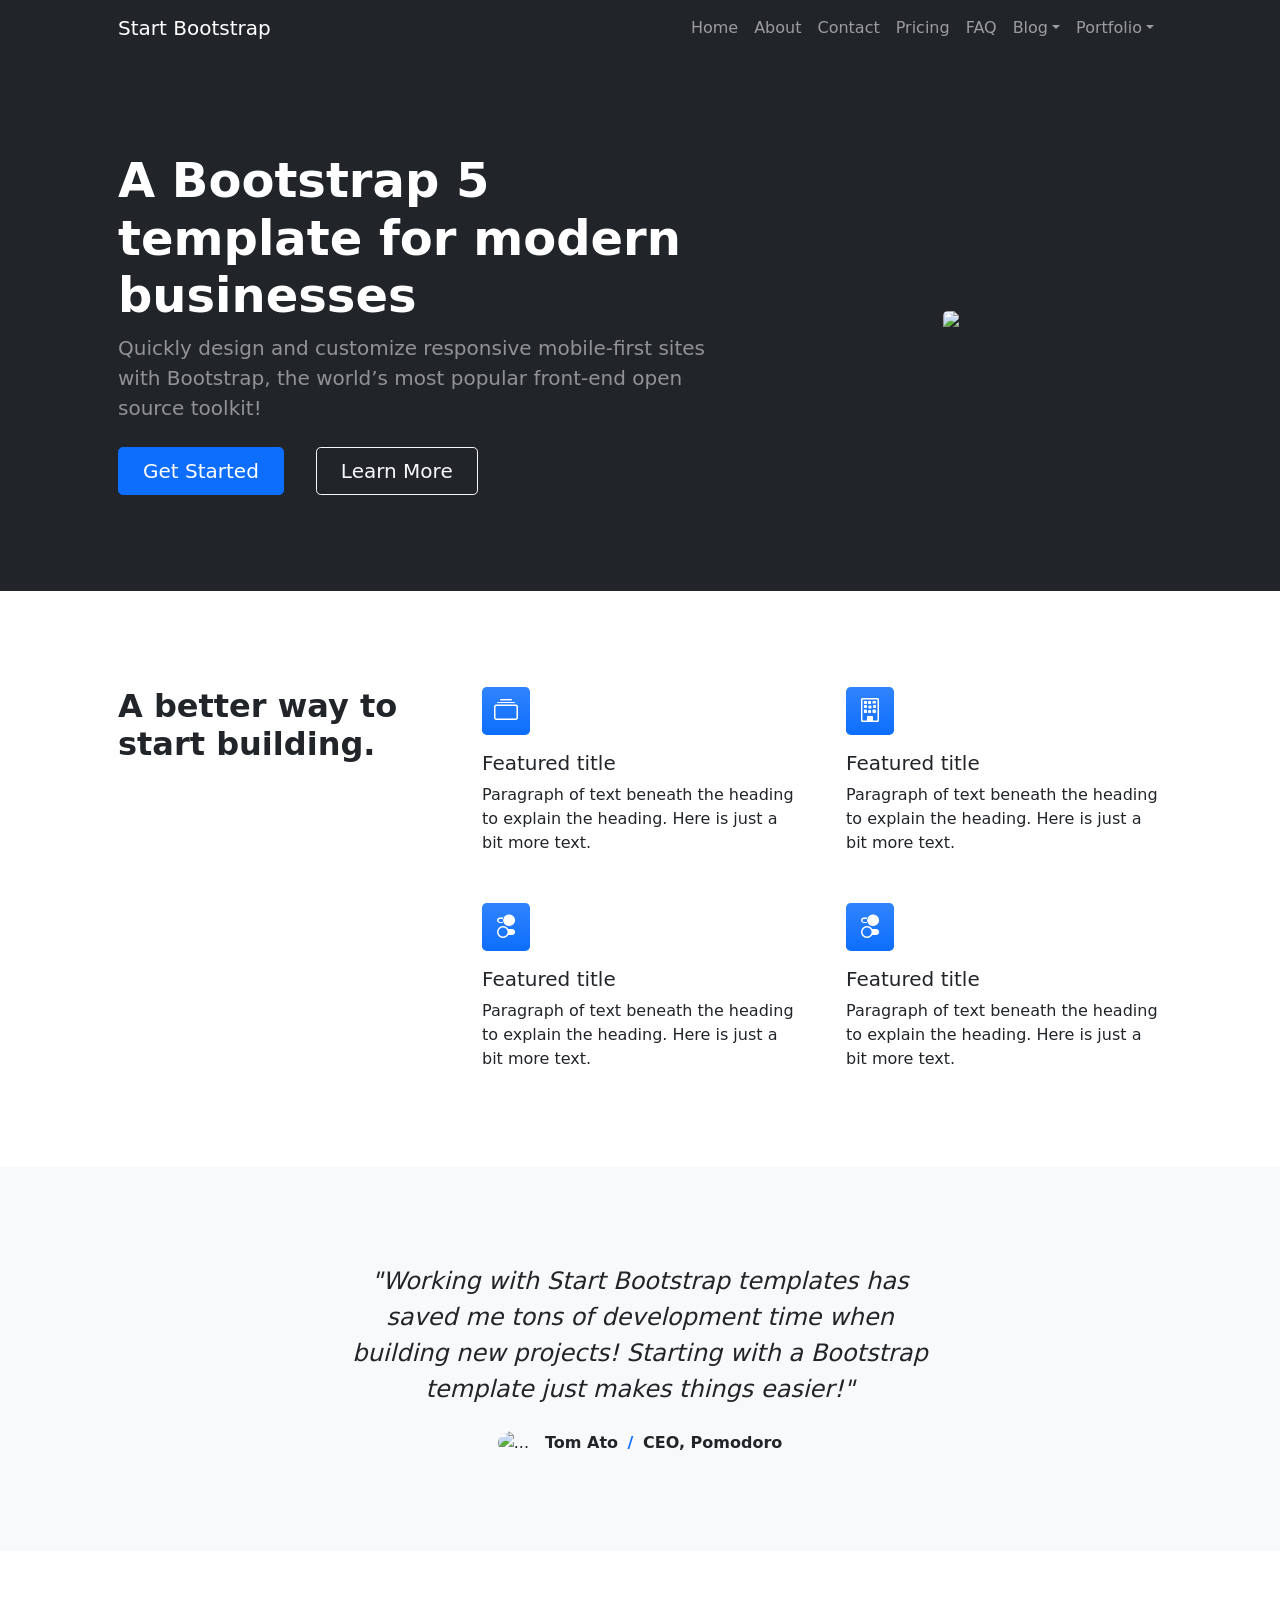
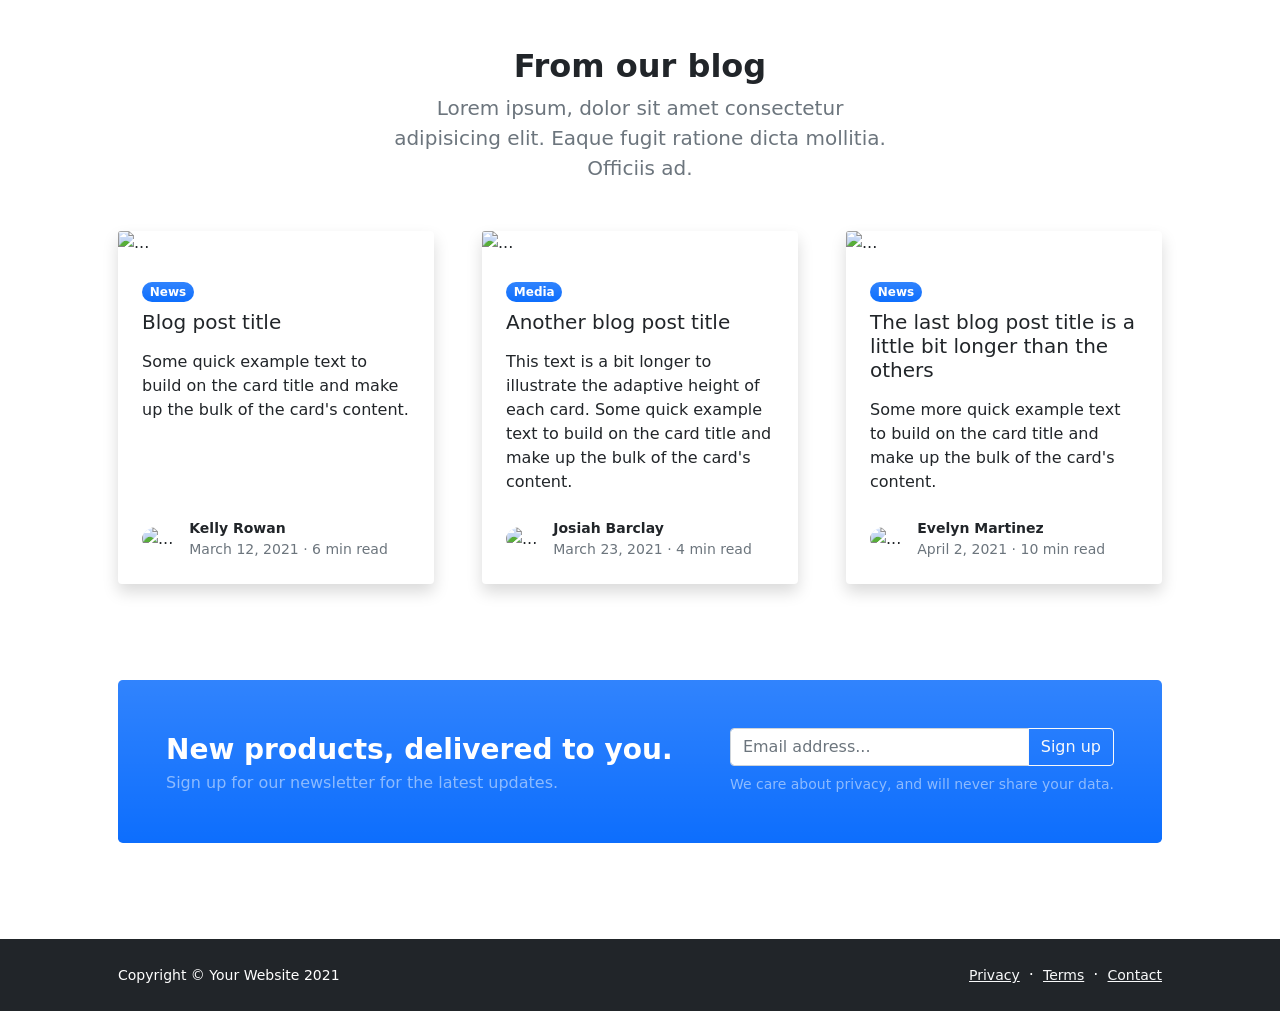
==== index.html @ b5bf7bdb "compleet" ====
<!DOCTYPE html>
<html lang="en">
    <head>
        <meta charset="utf-8" />
        <meta name="viewport" content="width=device-width, initial-scale=1, shrink-to-fit=no" />
        <meta name="description" content="" />
        <meta name="author" content="" />
        <title>Modern Business - Start Bootstrap Template</title>
        <!-- Favicon-->
        <link rel="icon" type="image/x-icon" href="assets/favicon.ico" />
        <!-- Bootstrap icons-->
        <link href="https://cdn.jsdelivr.net/npm/bootstrap-icons@1.5.0/font/bootstrap-icons.css" rel="stylesheet" />
        <!-- Core theme CSS (includes Bootstrap)-->
        <link href="css/styles.css" rel="stylesheet" />
    </head>
    <body class="d-flex flex-column h-100">
        <main class="flex-shrink-0">
            <!-- Navigation-->
            <nav class="navbar navbar-expand-lg navbar-dark bg-dark">
                <div class="container px-5">
                    <a class="navbar-brand" href="index.html">Start Bootstrap</a>
                    <button class="navbar-toggler" type="button" data-bs-toggle="collapse" data-bs-target="#navbarSupportedContent" aria-controls="navbarSupportedContent" aria-expanded="false" aria-label="Toggle navigation"><span class="navbar-toggler-icon"></span></button>
                    <div class="collapse navbar-collapse" id="navbarSupportedContent">
                        <ul class="navbar-nav ms-auto mb-2 mb-lg-0">
                            <li class="nav-item"><a class="nav-link" href="index.html">Home</a></li>
                            <li class="nav-item"><a class="nav-link" href="about.html">About</a></li>
                            <li class="nav-item"><a class="nav-link" href="contact.html">Contact</a></li>
                            <li class="nav-item"><a class="nav-link" href="pricing.html">Pricing</a></li>
                            <li class="nav-item"><a class="nav-link" href="faq.html">FAQ</a></li>
                            <li class="nav-item dropdown">
                                <a class="nav-link dropdown-toggle" id="navbarDropdownBlog" href="#" role="button" data-bs-toggle="dropdown" aria-expanded="false">Blog</a>
                                <ul class="dropdown-menu dropdown-menu-end" aria-labelledby="navbarDropdownBlog">
                                    <li><a class="dropdown-item" href="blog-home.html">Blog Home</a></li>
                                    <li><a class="dropdown-item" href="blog-post.html">Blog Post</a></li>
                                </ul>
                            </li>
                            <li class="nav-item dropdown">
                                <a class="nav-link dropdown-toggle" id="navbarDropdownPortfolio" href="#" role="button" data-bs-toggle="dropdown" aria-expanded="false">Portfolio</a>
                                <ul class="dropdown-menu dropdown-menu-end" aria-labelledby="navbarDropdownPortfolio">
                                    <li><a class="dropdown-item" href="portfolio-overview.html">Portfolio Overview</a></li>
                                    <li><a class="dropdown-item" href="portfolio-item.html">Portfolio Item</a></li>
                                </ul>
                            </li>
                        </ul>
                    </div>
                </div>
            </nav>
            <!-- Header-->
            <header class="bg-dark py-5">
                <div class="container px-5">
                    <div class="row gx-5 align-items-center justify-content-center">
                        <div class="col-lg-8 col-xl-7 col-xxl-6">
                            <div class="my-5 text-center text-xl-start">
                                <h1 class="display-5 fw-bolder text-white mb-2">A Bootstrap 5 template for modern businesses</h1>
                                <p class="lead fw-normal text-white-50 mb-4">Quickly design and customize responsive mobile-first sites with Bootstrap, the world’s most popular front-end open source toolkit!</p>
                                <div class="d-grid gap-3 d-sm-flex justify-content-sm-center justify-content-xl-start">
                                    <a class="btn btn-primary btn-lg px-4 me-sm-3" href="#features">Get Started</a>
                                    <a class="btn btn-outline-light btn-lg px-4" href="#!">Learn More</a>
                                </div>
                            </div>
                        </div>
                        <div class="col-xl-5 col-xxl-6 d-none d-xl-block text-center"><img class="img-fluid rounded-3 my-5" src="https://dummyimage.com/600x400/343a40/6c757d" alt="..." /></div>
                    </div>
                </div>
            </header>
            <!-- Features section-->
            <section class="py-5" id="features">
                <div class="container px-5 my-5">
                    <div class="row gx-5">
                        <div class="col-lg-4 mb-5 mb-lg-0"><h2 class="fw-bolder mb-0">A better way to start building.</h2></div>
                        <div class="col-lg-8">
                            <div class="row gx-5 row-cols-1 row-cols-md-2">
                                <div class="col mb-5 h-100">
                                    <div class="feature bg-primary bg-gradient text-white rounded-3 mb-3"><i class="bi bi-collection"></i></div>
                                    <h2 class="h5">Featured title</h2>
                                    <p class="mb-0">Paragraph of text beneath the heading to explain the heading. Here is just a bit more text.</p>
                                </div>
                                <div class="col mb-5 h-100">
                                    <div class="feature bg-primary bg-gradient text-white rounded-3 mb-3"><i class="bi bi-building"></i></div>
                                    <h2 class="h5">Featured title</h2>
                                    <p class="mb-0">Paragraph of text beneath the heading to explain the heading. Here is just a bit more text.</p>
                                </div>
                                <div class="col mb-5 mb-md-0 h-100">
                                    <div class="feature bg-primary bg-gradient text-white rounded-3 mb-3"><i class="bi bi-toggles2"></i></div>
                                    <h2 class="h5">Featured title</h2>
                                    <p class="mb-0">Paragraph of text beneath the heading to explain the heading. Here is just a bit more text.</p>
                                </div>
                                <div class="col h-100">
                                    <div class="feature bg-primary bg-gradient text-white rounded-3 mb-3"><i class="bi bi-toggles2"></i></div>
                                    <h2 class="h5">Featured title</h2>
                                    <p class="mb-0">Paragraph of text beneath the heading to explain the heading. Here is just a bit more text.</p>
                                </div>
                            </div>
                        </div>
                    </div>
                </div>
            </section>
            <!-- Testimonial section-->
            <div class="py-5 bg-light">
                <div class="container px-5 my-5">
                    <div class="row gx-5 justify-content-center">
                        <div class="col-lg-10 col-xl-7">
                            <div class="text-center">
                                <div class="fs-4 mb-4 fst-italic">"Working with Start Bootstrap templates has saved me tons of development time when building new projects! Starting with a Bootstrap template just makes things easier!"</div>
                                <div class="d-flex align-items-center justify-content-center">
                                    <img class="rounded-circle me-3" src="https://dummyimage.com/40x40/ced4da/6c757d" alt="..." />
                                    <div class="fw-bold">
                                        Tom Ato
                                        <span class="fw-bold text-primary mx-1">/</span>
                                        CEO, Pomodoro
                                    </div>
                                </div>
                            </div>
                        </div>
                    </div>
                </div>
            </div>
            <!-- Blog preview section-->
            <section class="py-5">
                <div class="container px-5 my-5">
                    <div class="row gx-5 justify-content-center">
                        <div class="col-lg-8 col-xl-6">
                            <div class="text-center">
                                <h2 class="fw-bolder">From our blog</h2>
                                <p class="lead fw-normal text-muted mb-5">Lorem ipsum, dolor sit amet consectetur adipisicing elit. Eaque fugit ratione dicta mollitia. Officiis ad.</p>
                            </div>
                        </div>
                    </div>
                    <div class="row gx-5">
                        <div class="col-lg-4 mb-5">
                            <div class="card h-100 shadow border-0">
                                <img class="card-img-top" src="https://dummyimage.com/600x350/ced4da/6c757d" alt="..." />
                                <div class="card-body p-4">
                                    <div class="badge bg-primary bg-gradient rounded-pill mb-2">News</div>
                                    <a class="text-decoration-none link-dark stretched-link" href="#!"><h5 class="card-title mb-3">Blog post title</h5></a>
                                    <p class="card-text mb-0">Some quick example text to build on the card title and make up the bulk of the card's content.</p>
                                </div>
                                <div class="card-footer p-4 pt-0 bg-transparent border-top-0">
                                    <div class="d-flex align-items-end justify-content-between">
                                        <div class="d-flex align-items-center">
                                            <img class="rounded-circle me-3" src="https://dummyimage.com/40x40/ced4da/6c757d" alt="..." />
                                            <div class="small">
                                                <div class="fw-bold">Kelly Rowan</div>
                                                <div class="text-muted">March 12, 2021 &middot; 6 min read</div>
                                            </div>
                                        </div>
                                    </div>
                                </div>
                            </div>
                        </div>
                        <div class="col-lg-4 mb-5">
                            <div class="card h-100 shadow border-0">
                                <img class="card-img-top" src="https://dummyimage.com/600x350/adb5bd/495057" alt="..." />
                                <div class="card-body p-4">
                                    <div class="badge bg-primary bg-gradient rounded-pill mb-2">Media</div>
                                    <a class="text-decoration-none link-dark stretched-link" href="#!"><h5 class="card-title mb-3">Another blog post title</h5></a>
                                    <p class="card-text mb-0">This text is a bit longer to illustrate the adaptive height of each card. Some quick example text to build on the card title and make up the bulk of the card's content.</p>
                                </div>
                                <div class="card-footer p-4 pt-0 bg-transparent border-top-0">
                                    <div class="d-flex align-items-end justify-content-between">
                                        <div class="d-flex align-items-center">
                                            <img class="rounded-circle me-3" src="https://dummyimage.com/40x40/ced4da/6c757d" alt="..." />
                                            <div class="small">
                                                <div class="fw-bold">Josiah Barclay</div>
                                                <div class="text-muted">March 23, 2021 &middot; 4 min read</div>
                                            </div>
                                        </div>
                                    </div>
                                </div>
                            </div>
                        </div>
                        <div class="col-lg-4 mb-5">
                            <div class="card h-100 shadow border-0">
                                <img class="card-img-top" src="https://dummyimage.com/600x350/6c757d/343a40" alt="..." />
                                <div class="card-body p-4">
                                    <div class="badge bg-primary bg-gradient rounded-pill mb-2">News</div>
                                    <a class="text-decoration-none link-dark stretched-link" href="#!"><h5 class="card-title mb-3">The last blog post title is a little bit longer than the others</h5></a>
                                    <p class="card-text mb-0">Some more quick example text to build on the card title and make up the bulk of the card's content.</p>
                                </div>
                                <div class="card-footer p-4 pt-0 bg-transparent border-top-0">
                                    <div class="d-flex align-items-end justify-content-between">
                                        <div class="d-flex align-items-center">
                                            <img class="rounded-circle me-3" src="https://dummyimage.com/40x40/ced4da/6c757d" alt="..." />
                                            <div class="small">
                                                <div class="fw-bold">Evelyn Martinez</div>
                                                <div class="text-muted">April 2, 2021 &middot; 10 min read</div>
                                            </div>
                                        </div>
                                    </div>
                                </div>
                            </div>
                        </div>
                    </div>
                    <!-- Call to action-->
                    <aside class="bg-primary bg-gradient rounded-3 p-4 p-sm-5 mt-5">
                        <div class="d-flex align-items-center justify-content-between flex-column flex-xl-row text-center text-xl-start">
                            <div class="mb-4 mb-xl-0">
                                <div class="fs-3 fw-bold text-white">New products, delivered to you.</div>
                                <div class="text-white-50">Sign up for our newsletter for the latest updates.</div>
                            </div>
                            <div class="ms-xl-4">
                                <div class="input-group mb-2">
                                    <input class="form-control" type="text" placeholder="Email address..." aria-label="Email address..." aria-describedby="button-newsletter" />
                                    <button class="btn btn-outline-light" id="button-newsletter" type="button">Sign up</button>
                                </div>
                                <div class="small text-white-50">We care about privacy, and will never share your data.</div>
                            </div>
                        </div>
                    </aside>
                </div>
            </section>
        </main>
        <!-- Footer-->
        <footer class="bg-dark py-4 mt-auto">
            <div class="container px-5">
                <div class="row align-items-center justify-content-between flex-column flex-sm-row">
                    <div class="col-auto"><div class="small m-0 text-white">Copyright &copy; Your Website 2021</div></div>
                    <div class="col-auto">
                        <a class="link-light small" href="#!">Privacy</a>
                        <span class="text-white mx-1">&middot;</span>
                        <a class="link-light small" href="#!">Terms</a>
                        <span class="text-white mx-1">&middot;</span>
                        <a class="link-light small" href="#!">Contact</a>
                    </div>
                </div>
            </div>
        </footer>
        <!-- Bootstrap core JS-->
        <script src="https://cdn.jsdelivr.net/npm/bootstrap@5.1.3/dist/js/bootstrap.bundle.min.js"></script>
        <!-- Core theme JS-->
        <script src="js/scripts.js"></script>
    </body>
</html>
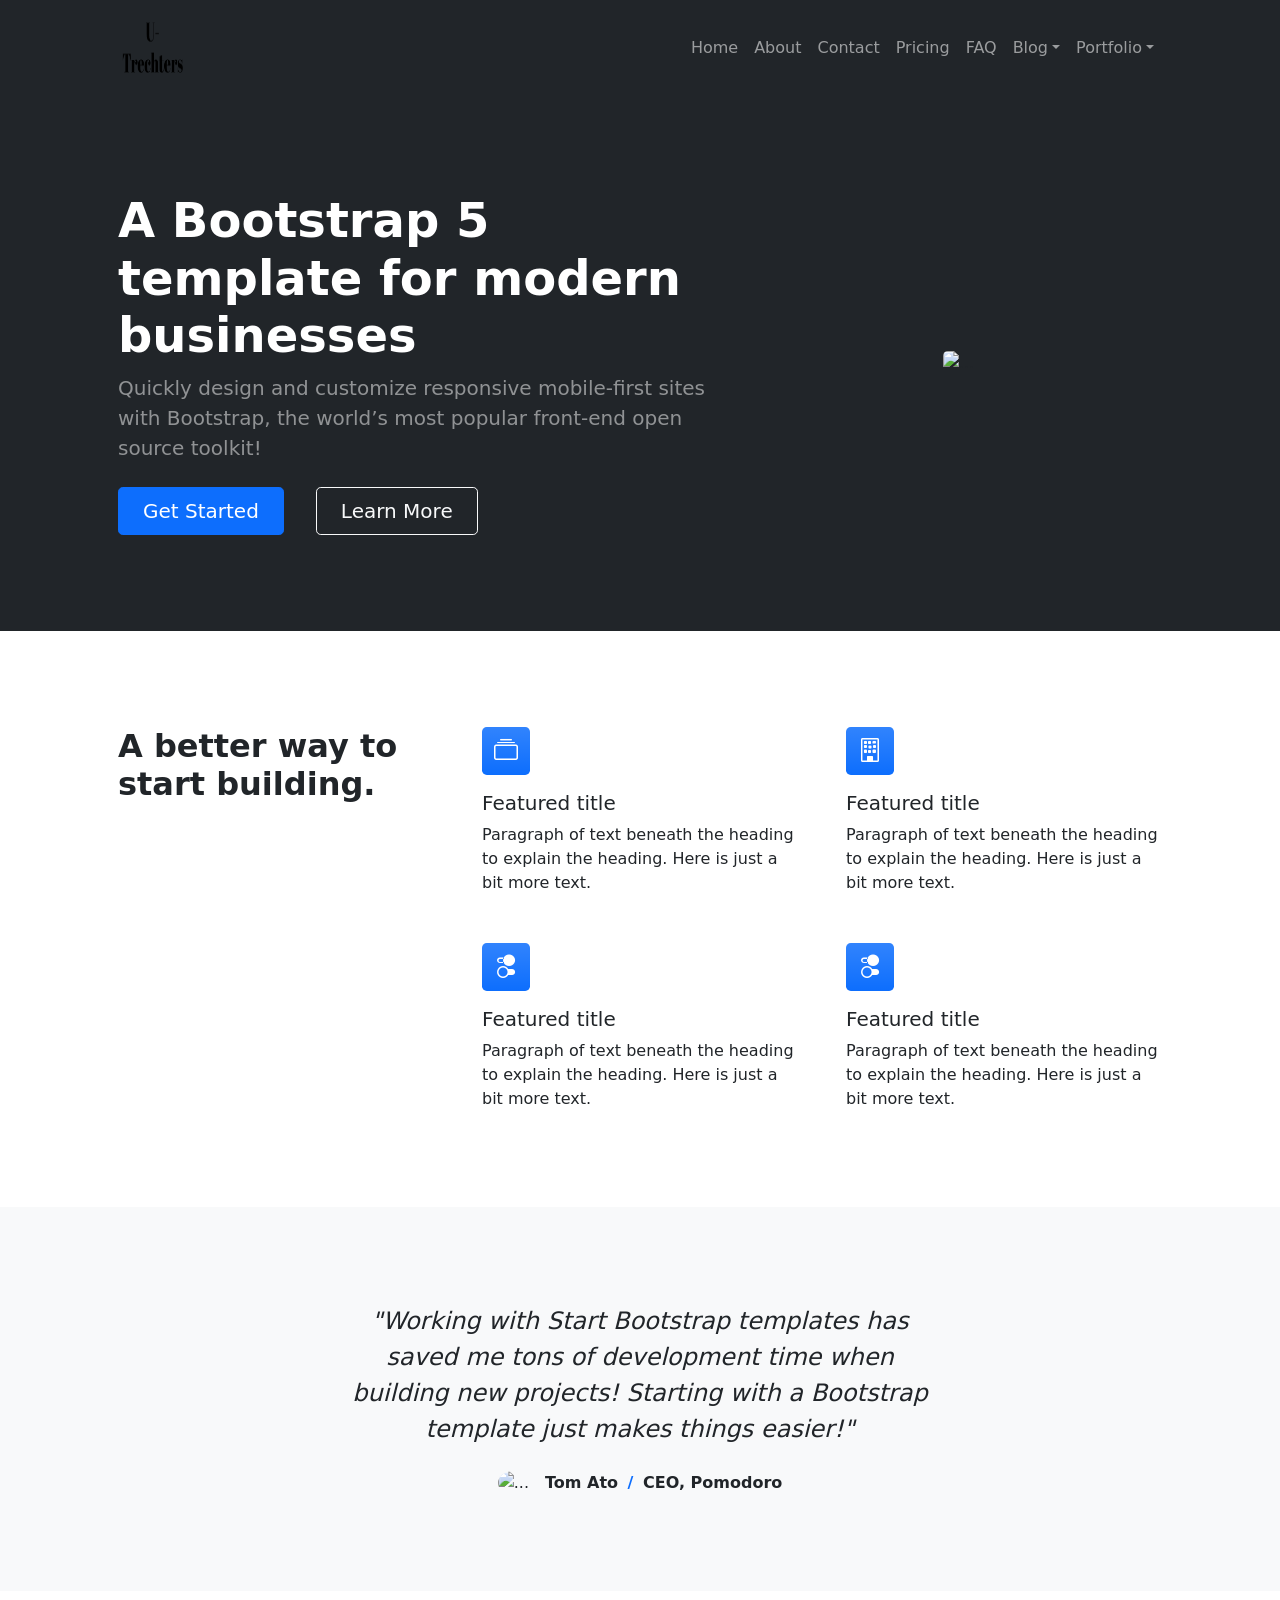
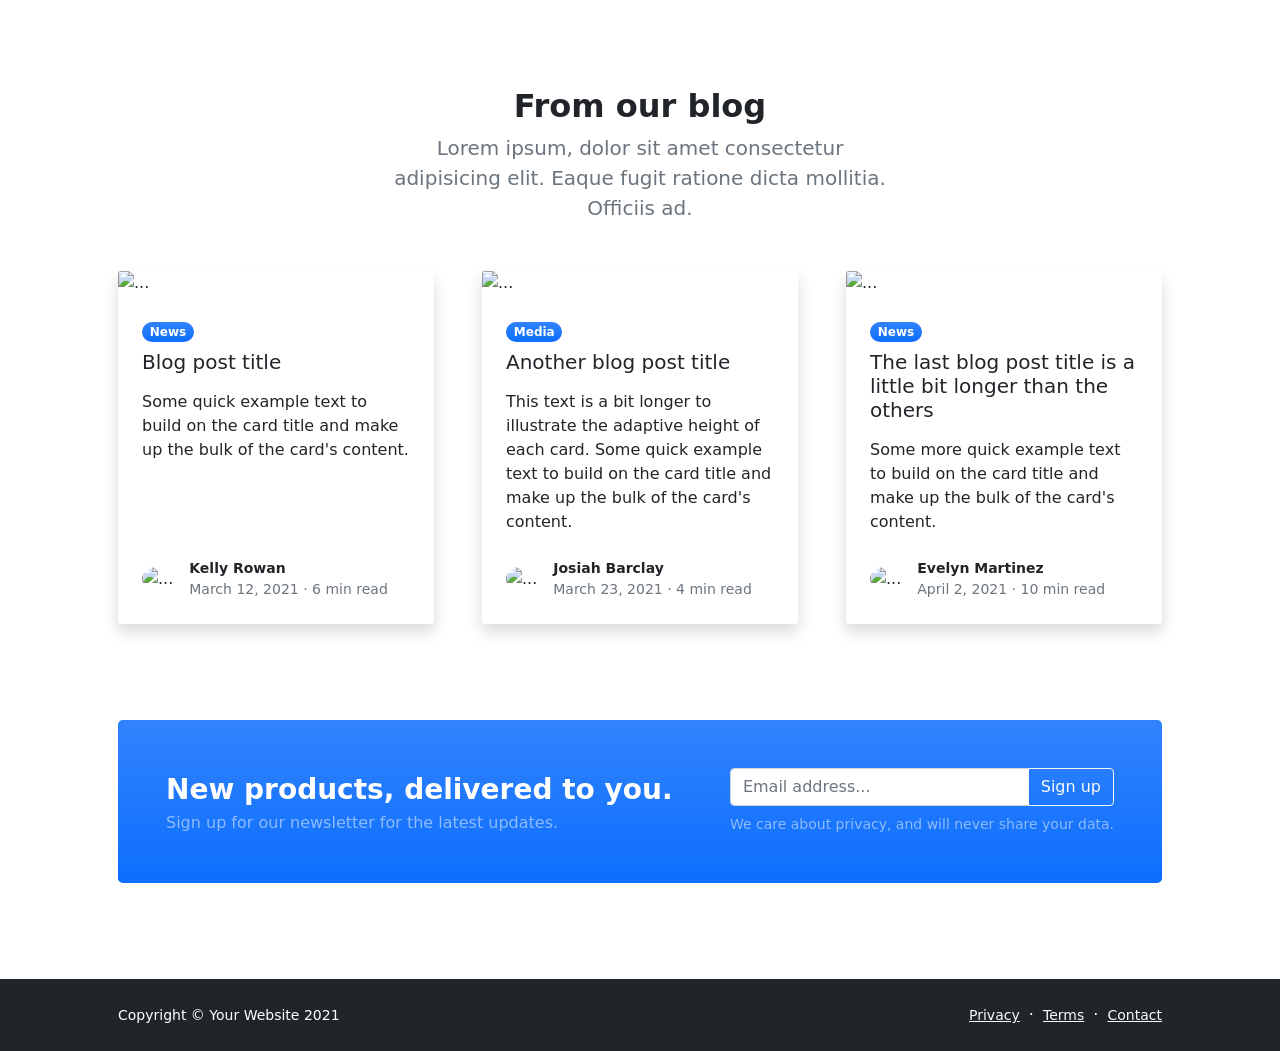
==== commit cd60bfdf: "ja" ====
--- a/index.html
+++ b/index.html
@@ -1,233 +1,247 @@
 <!DOCTYPE html>
 <html lang="en">
-    <head>
-        <meta charset="utf-8" />
-        <meta name="viewport" content="width=device-width, initial-scale=1, shrink-to-fit=no" />
-        <meta name="description" content="" />
-        <meta name="author" content="" />
-        <title>Modern Business - Start Bootstrap Template</title>
-        <!-- Favicon-->
-        <link rel="icon" type="image/x-icon" href="assets/favicon.ico" />
-        <!-- Bootstrap icons-->
-        <link href="https://cdn.jsdelivr.net/npm/bootstrap-icons@1.5.0/font/bootstrap-icons.css" rel="stylesheet" />
-        <!-- Core theme CSS (includes Bootstrap)-->
-        <link href="css/styles.css" rel="stylesheet" />
-    </head>
-    <body class="d-flex flex-column h-100">
-        <main class="flex-shrink-0">
-            <!-- Navigation-->
-            <nav class="navbar navbar-expand-lg navbar-dark bg-dark">
-                <div class="container px-5">
-                    <a class="navbar-brand" href="index.html">Start Bootstrap</a>
-                    <button class="navbar-toggler" type="button" data-bs-toggle="collapse" data-bs-target="#navbarSupportedContent" aria-controls="navbarSupportedContent" aria-expanded="false" aria-label="Toggle navigation"><span class="navbar-toggler-icon"></span></button>
-                    <div class="collapse navbar-collapse" id="navbarSupportedContent">
-                        <ul class="navbar-nav ms-auto mb-2 mb-lg-0">
-                            <li class="nav-item"><a class="nav-link" href="index.html">Home</a></li>
-                            <li class="nav-item"><a class="nav-link" href="about.html">About</a></li>
-                            <li class="nav-item"><a class="nav-link" href="contact.html">Contact</a></li>
-                            <li class="nav-item"><a class="nav-link" href="pricing.html">Pricing</a></li>
-                            <li class="nav-item"><a class="nav-link" href="faq.html">FAQ</a></li>
-                            <li class="nav-item dropdown">
-                                <a class="nav-link dropdown-toggle" id="navbarDropdownBlog" href="#" role="button" data-bs-toggle="dropdown" aria-expanded="false">Blog</a>
-                                <ul class="dropdown-menu dropdown-menu-end" aria-labelledby="navbarDropdownBlog">
-                                    <li><a class="dropdown-item" href="blog-home.html">Blog Home</a></li>
-                                    <li><a class="dropdown-item" href="blog-post.html">Blog Post</a></li>
-                                </ul>
-                            </li>
-                            <li class="nav-item dropdown">
-                                <a class="nav-link dropdown-toggle" id="navbarDropdownPortfolio" href="#" role="button" data-bs-toggle="dropdown" aria-expanded="false">Portfolio</a>
-                                <ul class="dropdown-menu dropdown-menu-end" aria-labelledby="navbarDropdownPortfolio">
-                                    <li><a class="dropdown-item" href="portfolio-overview.html">Portfolio Overview</a></li>
-                                    <li><a class="dropdown-item" href="portfolio-item.html">Portfolio Item</a></li>
-                                </ul>
-                            </li>
-                        </ul>
-                    </div>
-                </div>
-            </nav>
-            <!-- Header-->
-            <header class="bg-dark py-5">
-                <div class="container px-5">
-                    <div class="row gx-5 align-items-center justify-content-center">
-                        <div class="col-lg-8 col-xl-7 col-xxl-6">
-                            <div class="my-5 text-center text-xl-start">
-                                <h1 class="display-5 fw-bolder text-white mb-2">A Bootstrap 5 template for modern businesses</h1>
-                                <p class="lead fw-normal text-white-50 mb-4">Quickly design and customize responsive mobile-first sites with Bootstrap, the world’s most popular front-end open source toolkit!</p>
-                                <div class="d-grid gap-3 d-sm-flex justify-content-sm-center justify-content-xl-start">
-                                    <a class="btn btn-primary btn-lg px-4 me-sm-3" href="#features">Get Started</a>
-                                    <a class="btn btn-outline-light btn-lg px-4" href="#!">Learn More</a>
-                                </div>
-                            </div>
-                        </div>
-                        <div class="col-xl-5 col-xxl-6 d-none d-xl-block text-center"><img class="img-fluid rounded-3 my-5" src="https://dummyimage.com/600x400/343a40/6c757d" alt="..." /></div>
-                    </div>
-                </div>
-            </header>
-            <!-- Features section-->
-            <section class="py-5" id="features">
-                <div class="container px-5 my-5">
-                    <div class="row gx-5">
-                        <div class="col-lg-4 mb-5 mb-lg-0"><h2 class="fw-bolder mb-0">A better way to start building.</h2></div>
-                        <div class="col-lg-8">
-                            <div class="row gx-5 row-cols-1 row-cols-md-2">
-                                <div class="col mb-5 h-100">
-                                    <div class="feature bg-primary bg-gradient text-white rounded-3 mb-3"><i class="bi bi-collection"></i></div>
-                                    <h2 class="h5">Featured title</h2>
-                                    <p class="mb-0">Paragraph of text beneath the heading to explain the heading. Here is just a bit more text.</p>
-                                </div>
-                                <div class="col mb-5 h-100">
-                                    <div class="feature bg-primary bg-gradient text-white rounded-3 mb-3"><i class="bi bi-building"></i></div>
-                                    <h2 class="h5">Featured title</h2>
-                                    <p class="mb-0">Paragraph of text beneath the heading to explain the heading. Here is just a bit more text.</p>
-                                </div>
-                                <div class="col mb-5 mb-md-0 h-100">
-                                    <div class="feature bg-primary bg-gradient text-white rounded-3 mb-3"><i class="bi bi-toggles2"></i></div>
-                                    <h2 class="h5">Featured title</h2>
-                                    <p class="mb-0">Paragraph of text beneath the heading to explain the heading. Here is just a bit more text.</p>
-                                </div>
-                                <div class="col h-100">
-                                    <div class="feature bg-primary bg-gradient text-white rounded-3 mb-3"><i class="bi bi-toggles2"></i></div>
-                                    <h2 class="h5">Featured title</h2>
-                                    <p class="mb-0">Paragraph of text beneath the heading to explain the heading. Here is just a bit more text.</p>
-                                </div>
-                            </div>
-                        </div>
-                    </div>
-                </div>
-            </section>
-            <!-- Testimonial section-->
-            <div class="py-5 bg-light">
-                <div class="container px-5 my-5">
-                    <div class="row gx-5 justify-content-center">
-                        <div class="col-lg-10 col-xl-7">
-                            <div class="text-center">
-                                <div class="fs-4 mb-4 fst-italic">"Working with Start Bootstrap templates has saved me tons of development time when building new projects! Starting with a Bootstrap template just makes things easier!"</div>
-                                <div class="d-flex align-items-center justify-content-center">
-                                    <img class="rounded-circle me-3" src="https://dummyimage.com/40x40/ced4da/6c757d" alt="..." />
-                                    <div class="fw-bold">
-                                        Tom Ato
-                                        <span class="fw-bold text-primary mx-1">/</span>
-                                        CEO, Pomodoro
-                                    </div>
-                                </div>
-                            </div>
-                        </div>
-                    </div>
-                </div>
-            </div>
-            <!-- Blog preview section-->
-            <section class="py-5">
-                <div class="container px-5 my-5">
-                    <div class="row gx-5 justify-content-center">
-                        <div class="col-lg-8 col-xl-6">
-                            <div class="text-center">
-                                <h2 class="fw-bolder">From our blog</h2>
-                                <p class="lead fw-normal text-muted mb-5">Lorem ipsum, dolor sit amet consectetur adipisicing elit. Eaque fugit ratione dicta mollitia. Officiis ad.</p>
-                            </div>
-                        </div>
-                    </div>
-                    <div class="row gx-5">
-                        <div class="col-lg-4 mb-5">
-                            <div class="card h-100 shadow border-0">
-                                <img class="card-img-top" src="https://dummyimage.com/600x350/ced4da/6c757d" alt="..." />
-                                <div class="card-body p-4">
-                                    <div class="badge bg-primary bg-gradient rounded-pill mb-2">News</div>
-                                    <a class="text-decoration-none link-dark stretched-link" href="#!"><h5 class="card-title mb-3">Blog post title</h5></a>
-                                    <p class="card-text mb-0">Some quick example text to build on the card title and make up the bulk of the card's content.</p>
-                                </div>
-                                <div class="card-footer p-4 pt-0 bg-transparent border-top-0">
-                                    <div class="d-flex align-items-end justify-content-between">
-                                        <div class="d-flex align-items-center">
-                                            <img class="rounded-circle me-3" src="https://dummyimage.com/40x40/ced4da/6c757d" alt="..." />
-                                            <div class="small">
-                                                <div class="fw-bold">Kelly Rowan</div>
-                                                <div class="text-muted">March 12, 2021 &middot; 6 min read</div>
-                                            </div>
+
+<head>
+    <meta charset="utf-8" />
+    <meta name="viewport" content="width=device-width, initial-scale=1, shrink-to-fit=no" />
+    <meta name="description" content="" />
+    <meta name="author" content="" />
+    <title>
+        U-trechters
+    </title>
+    <!-- Favicon-->
+    <link rel="icon" type="image/x-icon" href="assets/favicon.ico" />
+    <!-- Bootstrap icons-->
+    <link href="https://cdn.jsdelivr.net/npm/bootstrap-icons@1.5.0/font/bootstrap-icons.css" rel="stylesheet" />
+    <!-- Core theme CSS (includes Bootstrap)-->
+    <link href="css/styles.css" rel="stylesheet" />
+</head>
+
+<body class="d-flex flex-column h-100">
+    <main class="flex-shrink-0">
+        <!-- Navigation-->
+        <nav class="navbar navbar-expand-lg navbar-dark bg-dark">
+            <div class="container px-5">
+                <a class="navbar-brand" href="index.html"><img src="Website/assets/img/Logo.png" alt="Girl in a jacket" width="70" height="70"></a>
+                <button class="navbar-toggler" type="button" data-bs-toggle="collapse" data-bs-target="#navbarSupportedContent" aria-controls="navbarSupportedContent" aria-expanded="false" aria-label="Toggle navigation"><span class="navbar-toggler-icon"></span></button>
+                <div class="collapse navbar-collapse" id="navbarSupportedContent">
+                    <ul class="navbar-nav ms-auto mb-2 mb-lg-0">
+                        <li class="nav-item"><a class="nav-link" href="index.html">Home</a></li>
+                        <li class="nav-item"><a class="nav-link" href="about.html">About</a></li>
+                        <li class="nav-item"><a class="nav-link" href="contact.html">Contact</a></li>
+                        <li class="nav-item"><a class="nav-link" href="pricing.html">Pricing</a></li>
+                        <li class="nav-item"><a class="nav-link" href="faq.html">FAQ</a></li>
+                        <li class="nav-item dropdown">
+                            <a class="nav-link dropdown-toggle" id="navbarDropdownBlog" href="#" role="button" data-bs-toggle="dropdown" aria-expanded="false">Blog</a>
+                            <ul class="dropdown-menu dropdown-menu-end" aria-labelledby="navbarDropdownBlog">
+                                <li><a class="dropdown-item" href="blog-home.html">Blog Home</a></li>
+                                <li><a class="dropdown-item" href="blog-post.html">Blog Post</a></li>
+                            </ul>
+                        </li>
+                        <li class="nav-item dropdown">
+                            <a class="nav-link dropdown-toggle" id="navbarDropdownPortfolio" href="#" role="button" data-bs-toggle="dropdown" aria-expanded="false">Portfolio</a>
+                            <ul class="dropdown-menu dropdown-menu-end" aria-labelledby="navbarDropdownPortfolio">
+                                <li><a class="dropdown-item" href="portfolio-overview.html">Portfolio Overview</a></li>
+                                <li><a class="dropdown-item" href="portfolio-item.html">Portfolio Item</a></li>
+                            </ul>
+                        </li>
+                    </ul>
+                </div>
+            </div>
+        </nav>
+        <!-- Header-->
+        <header class="bg-dark py-5">
+            <div class="container px-5">
+                <div class="row gx-5 align-items-center justify-content-center">
+                    <div class="col-lg-8 col-xl-7 col-xxl-6">
+                        <div class="my-5 text-center text-xl-start">
+                            <h1 class="display-5 fw-bolder text-white mb-2">A Bootstrap 5 template for modern businesses</h1>
+                            <p class="lead fw-normal text-white-50 mb-4">Quickly design and customize responsive mobile-first sites with Bootstrap, the world’s most popular front-end open source toolkit!</p>
+                            <div class="d-grid gap-3 d-sm-flex justify-content-sm-center justify-content-xl-start">
+                                <a class="btn btn-primary btn-lg px-4 me-sm-3" href="#features">Get Started</a>
+                                <a class="btn btn-outline-light btn-lg px-4" href="#!">Learn More</a>
+                            </div>
+                        </div>
+                    </div>
+                    <div class="col-xl-5 col-xxl-6 d-none d-xl-block text-center"><img class="img-fluid rounded-3 my-5" src="https://dummyimage.com/600x400/343a40/6c757d" alt="..." /></div>
+                </div>
+            </div>
+        </header>
+        <!-- Features section-->
+        <section class="py-5" id="features">
+            <div class="container px-5 my-5">
+                <div class="row gx-5">
+                    <div class="col-lg-4 mb-5 mb-lg-0">
+                        <h2 class="fw-bolder mb-0">A better way to start building.</h2>
+                    </div>
+                    <div class="col-lg-8">
+                        <div class="row gx-5 row-cols-1 row-cols-md-2">
+                            <div class="col mb-5 h-100">
+                                <div class="feature bg-primary bg-gradient text-white rounded-3 mb-3"><i class="bi bi-collection"></i></div>
+                                <h2 class="h5">Featured title</h2>
+                                <p class="mb-0">Paragraph of text beneath the heading to explain the heading. Here is just a bit more text.</p>
+                            </div>
+                            <div class="col mb-5 h-100">
+                                <div class="feature bg-primary bg-gradient text-white rounded-3 mb-3"><i class="bi bi-building"></i></div>
+                                <h2 class="h5">Featured title</h2>
+                                <p class="mb-0">Paragraph of text beneath the heading to explain the heading. Here is just a bit more text.</p>
+                            </div>
+                            <div class="col mb-5 mb-md-0 h-100">
+                                <div class="feature bg-primary bg-gradient text-white rounded-3 mb-3"><i class="bi bi-toggles2"></i></div>
+                                <h2 class="h5">Featured title</h2>
+                                <p class="mb-0">Paragraph of text beneath the heading to explain the heading. Here is just a bit more text.</p>
+                            </div>
+                            <div class="col h-100">
+                                <div class="feature bg-primary bg-gradient text-white rounded-3 mb-3"><i class="bi bi-toggles2"></i></div>
+                                <h2 class="h5">Featured title</h2>
+                                <p class="mb-0">Paragraph of text beneath the heading to explain the heading. Here is just a bit more text.</p>
+                            </div>
+                        </div>
+                    </div>
+                </div>
+            </div>
+        </section>
+        <!-- Testimonial section-->
+        <div class="py-5 bg-light">
+            <div class="container px-5 my-5">
+                <div class="row gx-5 justify-content-center">
+                    <div class="col-lg-10 col-xl-7">
+                        <div class="text-center">
+                            <div class="fs-4 mb-4 fst-italic">"Working with Start Bootstrap templates has saved me tons of development time when building new projects! Starting with a Bootstrap template just makes things easier!"</div>
+                            <div class="d-flex align-items-center justify-content-center">
+                                <img class="rounded-circle me-3" src="https://dummyimage.com/40x40/ced4da/6c757d" alt="..." />
+                                <div class="fw-bold">
+                                    Tom Ato
+                                    <span class="fw-bold text-primary mx-1">/</span> CEO, Pomodoro
+                                </div>
+                            </div>
+                        </div>
+                    </div>
+                </div>
+            </div>
+        </div>
+        <!-- Blog preview section-->
+        <section class="py-5">
+            <div class="container px-5 my-5">
+                <div class="row gx-5 justify-content-center">
+                    <div class="col-lg-8 col-xl-6">
+                        <div class="text-center">
+                            <h2 class="fw-bolder">From our blog</h2>
+                            <p class="lead fw-normal text-muted mb-5">Lorem ipsum, dolor sit amet consectetur adipisicing elit. Eaque fugit ratione dicta mollitia. Officiis ad.</p>
+                        </div>
+                    </div>
+                </div>
+                <div class="row gx-5">
+                    <div class="col-lg-4 mb-5">
+                        <div class="card h-100 shadow border-0">
+                            <img class="card-img-top" src="https://dummyimage.com/600x350/ced4da/6c757d" alt="..." />
+                            <div class="card-body p-4">
+                                <div class="badge bg-primary bg-gradient rounded-pill mb-2">News</div>
+                                <a class="text-decoration-none link-dark stretched-link" href="#!">
+                                    <h5 class="card-title mb-3">Blog post title</h5>
+                                </a>
+                                <p class="card-text mb-0">Some quick example text to build on the card title and make up the bulk of the card's content.</p>
+                            </div>
+                            <div class="card-footer p-4 pt-0 bg-transparent border-top-0">
+                                <div class="d-flex align-items-end justify-content-between">
+                                    <div class="d-flex align-items-center">
+                                        <img class="rounded-circle me-3" src="https://dummyimage.com/40x40/ced4da/6c757d" alt="..." />
+                                        <div class="small">
+                                            <div class="fw-bold">Kelly Rowan</div>
+                                            <div class="text-muted">March 12, 2021 &middot; 6 min read</div>
                                         </div>
                                     </div>
                                 </div>
                             </div>
                         </div>
-                        <div class="col-lg-4 mb-5">
-                            <div class="card h-100 shadow border-0">
-                                <img class="card-img-top" src="https://dummyimage.com/600x350/adb5bd/495057" alt="..." />
-                                <div class="card-body p-4">
-                                    <div class="badge bg-primary bg-gradient rounded-pill mb-2">Media</div>
-                                    <a class="text-decoration-none link-dark stretched-link" href="#!"><h5 class="card-title mb-3">Another blog post title</h5></a>
-                                    <p class="card-text mb-0">This text is a bit longer to illustrate the adaptive height of each card. Some quick example text to build on the card title and make up the bulk of the card's content.</p>
-                                </div>
-                                <div class="card-footer p-4 pt-0 bg-transparent border-top-0">
-                                    <div class="d-flex align-items-end justify-content-between">
-                                        <div class="d-flex align-items-center">
-                                            <img class="rounded-circle me-3" src="https://dummyimage.com/40x40/ced4da/6c757d" alt="..." />
-                                            <div class="small">
-                                                <div class="fw-bold">Josiah Barclay</div>
-                                                <div class="text-muted">March 23, 2021 &middot; 4 min read</div>
-                                            </div>
+                    </div>
+                    <div class="col-lg-4 mb-5">
+                        <div class="card h-100 shadow border-0">
+                            <img class="card-img-top" src="https://dummyimage.com/600x350/adb5bd/495057" alt="..." />
+                            <div class="card-body p-4">
+                                <div class="badge bg-primary bg-gradient rounded-pill mb-2">Media</div>
+                                <a class="text-decoration-none link-dark stretched-link" href="#!">
+                                    <h5 class="card-title mb-3">Another blog post title</h5>
+                                </a>
+                                <p class="card-text mb-0">This text is a bit longer to illustrate the adaptive height of each card. Some quick example text to build on the card title and make up the bulk of the card's content.</p>
+                            </div>
+                            <div class="card-footer p-4 pt-0 bg-transparent border-top-0">
+                                <div class="d-flex align-items-end justify-content-between">
+                                    <div class="d-flex align-items-center">
+                                        <img class="rounded-circle me-3" src="https://dummyimage.com/40x40/ced4da/6c757d" alt="..." />
+                                        <div class="small">
+                                            <div class="fw-bold">Josiah Barclay</div>
+                                            <div class="text-muted">March 23, 2021 &middot; 4 min read</div>
                                         </div>
                                     </div>
                                 </div>
                             </div>
                         </div>
-                        <div class="col-lg-4 mb-5">
-                            <div class="card h-100 shadow border-0">
-                                <img class="card-img-top" src="https://dummyimage.com/600x350/6c757d/343a40" alt="..." />
-                                <div class="card-body p-4">
-                                    <div class="badge bg-primary bg-gradient rounded-pill mb-2">News</div>
-                                    <a class="text-decoration-none link-dark stretched-link" href="#!"><h5 class="card-title mb-3">The last blog post title is a little bit longer than the others</h5></a>
-                                    <p class="card-text mb-0">Some more quick example text to build on the card title and make up the bulk of the card's content.</p>
-                                </div>
-                                <div class="card-footer p-4 pt-0 bg-transparent border-top-0">
-                                    <div class="d-flex align-items-end justify-content-between">
-                                        <div class="d-flex align-items-center">
-                                            <img class="rounded-circle me-3" src="https://dummyimage.com/40x40/ced4da/6c757d" alt="..." />
-                                            <div class="small">
-                                                <div class="fw-bold">Evelyn Martinez</div>
-                                                <div class="text-muted">April 2, 2021 &middot; 10 min read</div>
-                                            </div>
+                    </div>
+                    <div class="col-lg-4 mb-5">
+                        <div class="card h-100 shadow border-0">
+                            <img class="card-img-top" src="https://dummyimage.com/600x350/6c757d/343a40" alt="..." />
+                            <div class="card-body p-4">
+                                <div class="badge bg-primary bg-gradient rounded-pill mb-2">News</div>
+                                <a class="text-decoration-none link-dark stretched-link" href="#!">
+                                    <h5 class="card-title mb-3">The last blog post title is a little bit longer than the others</h5>
+                                </a>
+                                <p class="card-text mb-0">Some more quick example text to build on the card title and make up the bulk of the card's content.</p>
+                            </div>
+                            <div class="card-footer p-4 pt-0 bg-transparent border-top-0">
+                                <div class="d-flex align-items-end justify-content-between">
+                                    <div class="d-flex align-items-center">
+                                        <img class="rounded-circle me-3" src="https://dummyimage.com/40x40/ced4da/6c757d" alt="..." />
+                                        <div class="small">
+                                            <div class="fw-bold">Evelyn Martinez</div>
+                                            <div class="text-muted">April 2, 2021 &middot; 10 min read</div>
                                         </div>
                                     </div>
                                 </div>
                             </div>
                         </div>
                     </div>
-                    <!-- Call to action-->
-                    <aside class="bg-primary bg-gradient rounded-3 p-4 p-sm-5 mt-5">
-                        <div class="d-flex align-items-center justify-content-between flex-column flex-xl-row text-center text-xl-start">
-                            <div class="mb-4 mb-xl-0">
-                                <div class="fs-3 fw-bold text-white">New products, delivered to you.</div>
-                                <div class="text-white-50">Sign up for our newsletter for the latest updates.</div>
-                            </div>
-                            <div class="ms-xl-4">
-                                <div class="input-group mb-2">
-                                    <input class="form-control" type="text" placeholder="Email address..." aria-label="Email address..." aria-describedby="button-newsletter" />
-                                    <button class="btn btn-outline-light" id="button-newsletter" type="button">Sign up</button>
-                                </div>
-                                <div class="small text-white-50">We care about privacy, and will never share your data.</div>
-                            </div>
-                        </div>
-                    </aside>
-                </div>
-            </section>
-        </main>
-        <!-- Footer-->
-        <footer class="bg-dark py-4 mt-auto">
-            <div class="container px-5">
-                <div class="row align-items-center justify-content-between flex-column flex-sm-row">
-                    <div class="col-auto"><div class="small m-0 text-white">Copyright &copy; Your Website 2021</div></div>
-                    <div class="col-auto">
-                        <a class="link-light small" href="#!">Privacy</a>
-                        <span class="text-white mx-1">&middot;</span>
-                        <a class="link-light small" href="#!">Terms</a>
-                        <span class="text-white mx-1">&middot;</span>
-                        <a class="link-light small" href="#!">Contact</a>
-                    </div>
-                </div>
-            </div>
-        </footer>
-        <!-- Bootstrap core JS-->
-        <script src="https://cdn.jsdelivr.net/npm/bootstrap@5.1.3/dist/js/bootstrap.bundle.min.js"></script>
-        <!-- Core theme JS-->
-        <script src="js/scripts.js"></script>
-    </body>
-</html>
+                </div>
+                <!-- Call to action-->
+                <aside class="bg-primary bg-gradient rounded-3 p-4 p-sm-5 mt-5">
+                    <div class="d-flex align-items-center justify-content-between flex-column flex-xl-row text-center text-xl-start">
+                        <div class="mb-4 mb-xl-0">
+                            <div class="fs-3 fw-bold text-white">New products, delivered to you.</div>
+                            <div class="text-white-50">Sign up for our newsletter for the latest updates.</div>
+                        </div>
+                        <div class="ms-xl-4">
+                            <div class="input-group mb-2">
+                                <input class="form-control" type="text" placeholder="Email address..." aria-label="Email address..." aria-describedby="button-newsletter" />
+                                <button class="btn btn-outline-light" id="button-newsletter" type="button">Sign up</button>
+                            </div>
+                            <div class="small text-white-50">We care about privacy, and will never share your data.</div>
+                        </div>
+                    </div>
+                </aside>
+            </div>
+        </section>
+    </main>
+    <!-- Footer-->
+    <footer class="bg-dark py-4 mt-auto">
+        <div class="container px-5">
+            <div class="row align-items-center justify-content-between flex-column flex-sm-row">
+                <div class="col-auto">
+                    <div class="small m-0 text-white">Copyright &copy; Your Website 2021</div>
+                </div>
+                <div class="col-auto">
+                    <a class="link-light small" href="#!">Privacy</a>
+                    <span class="text-white mx-1">&middot;</span>
+                    <a class="link-light small" href="#!">Terms</a>
+                    <span class="text-white mx-1">&middot;</span>
+                    <a class="link-light small" href="#!">Contact</a>
+                </div>
+            </div>
+        </div>
+    </footer>
+    <!-- Bootstrap core JS-->
+    <script src="https://cdn.jsdelivr.net/npm/bootstrap@5.1.3/dist/js/bootstrap.bundle.min.js"></script>
+    <!-- Core theme JS-->
+    <script src="js/scripts.js"></script>
+</body>
+
+</html>
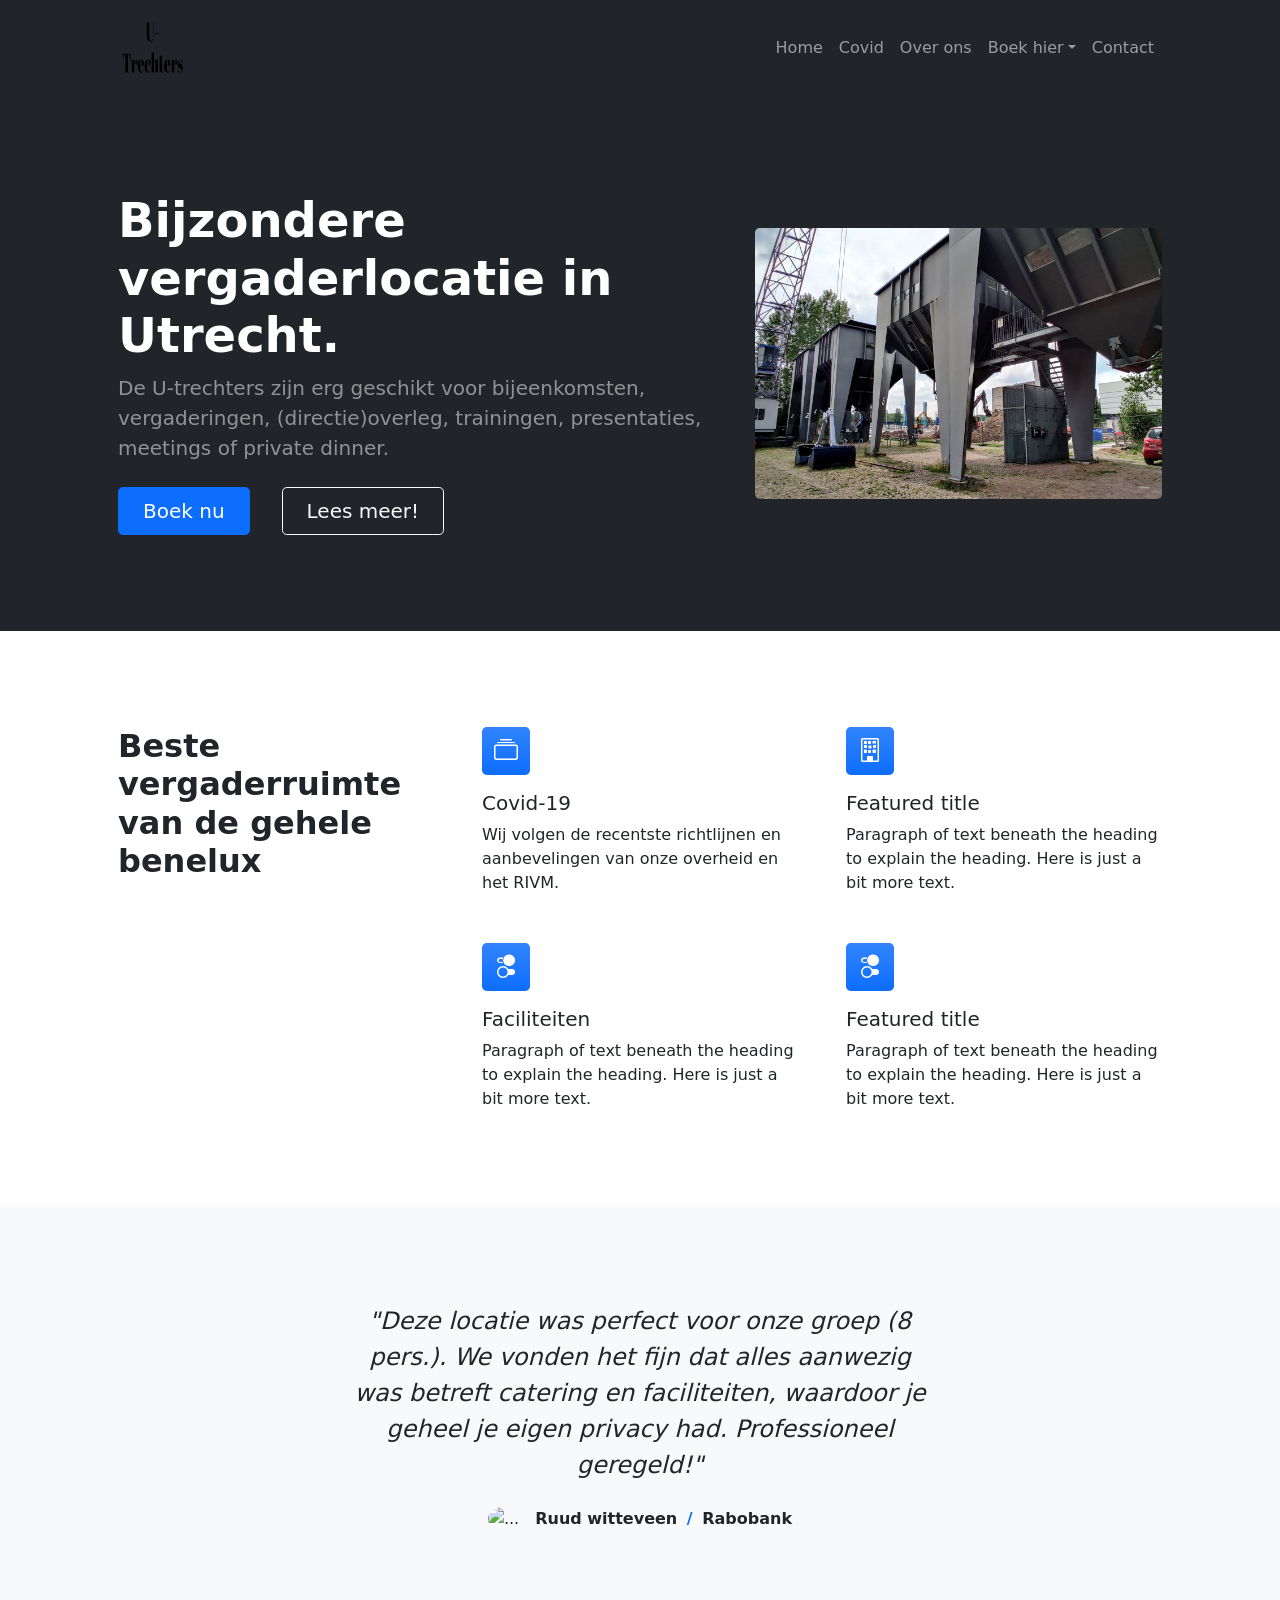
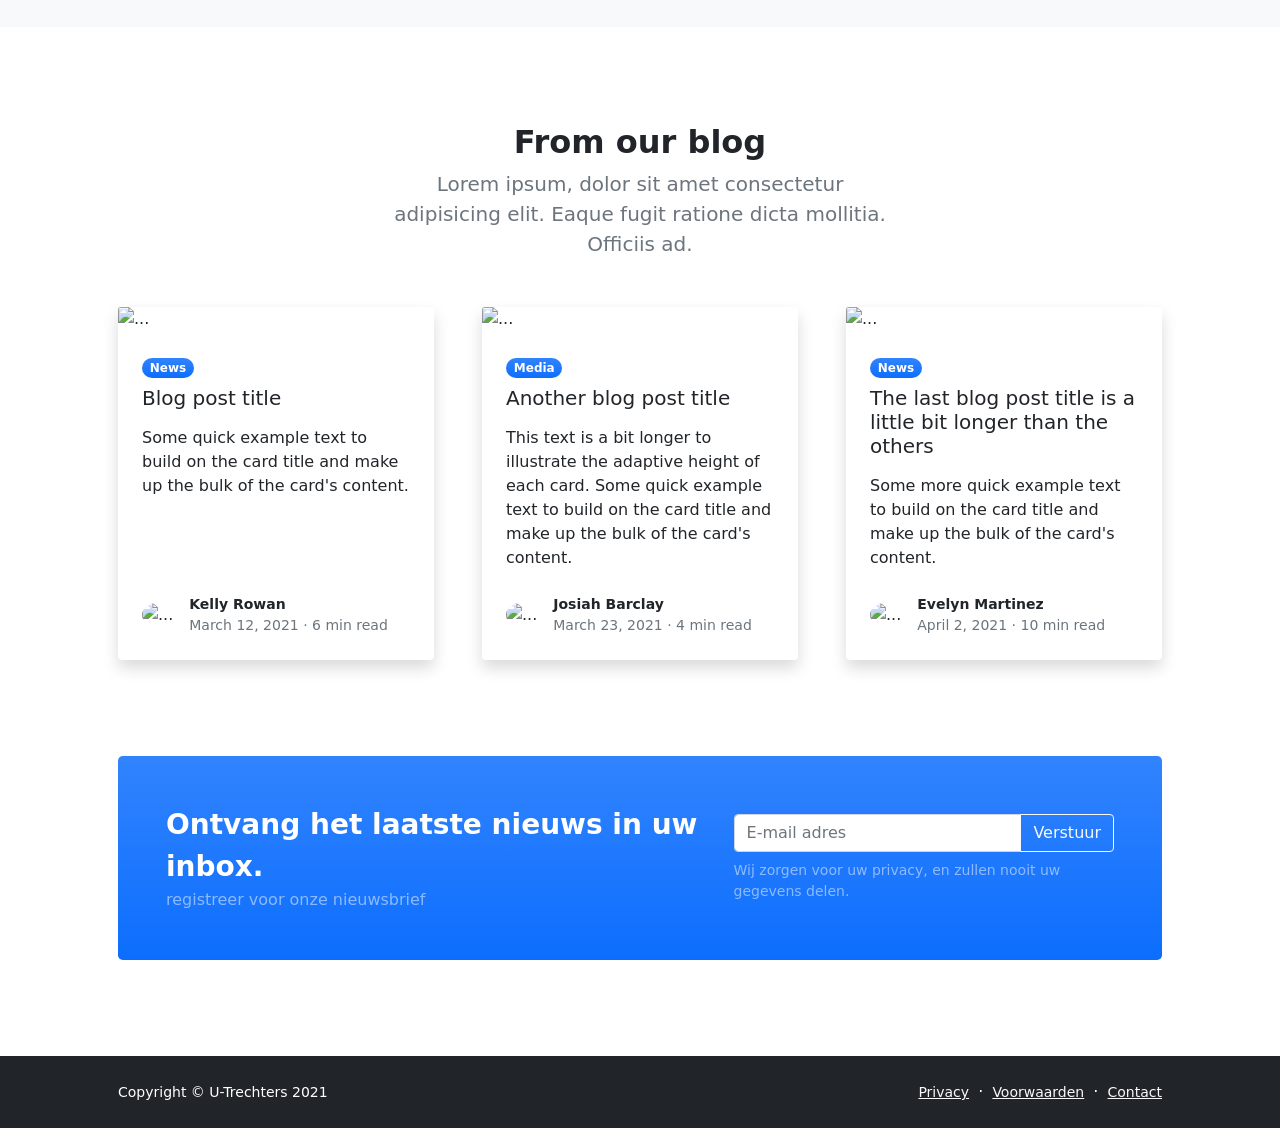
==== commit 21a29e33: "first" ====
--- a/index.html
+++ b/index.html
@@ -27,24 +27,17 @@
                 <div class="collapse navbar-collapse" id="navbarSupportedContent">
                     <ul class="navbar-nav ms-auto mb-2 mb-lg-0">
                         <li class="nav-item"><a class="nav-link" href="index.html">Home</a></li>
-                        <li class="nav-item"><a class="nav-link" href="about.html">About</a></li>
-                        <li class="nav-item"><a class="nav-link" href="contact.html">Contact</a></li>
-                        <li class="nav-item"><a class="nav-link" href="pricing.html">Pricing</a></li>
-                        <li class="nav-item"><a class="nav-link" href="faq.html">FAQ</a></li>
+                        <li class="nav-item"><a class="nav-link" href="covid.html">Covid</a></li>
+                        <li class="nav-item"><a class="nav-link" href="about.html">Over ons</a></li>
                         <li class="nav-item dropdown">
-                            <a class="nav-link dropdown-toggle" id="navbarDropdownBlog" href="#" role="button" data-bs-toggle="dropdown" aria-expanded="false">Blog</a>
+                            <a class="nav-link dropdown-toggle" id="navbarDropdownBlog" href="#" role="button" data-bs-toggle="dropdown" aria-expanded="false">Boek hier</a>
                             <ul class="dropdown-menu dropdown-menu-end" aria-labelledby="navbarDropdownBlog">
-                                <li><a class="dropdown-item" href="blog-home.html">Blog Home</a></li>
-                                <li><a class="dropdown-item" href="blog-post.html">Blog Post</a></li>
+                                <li><a class="dropdown-item" href="blog-home.html">Reserveren</a></li>
+                                <li><a class="dropdown-item" href="pricing.html">Tarieven</a></li>
                             </ul>
                         </li>
-                        <li class="nav-item dropdown">
-                            <a class="nav-link dropdown-toggle" id="navbarDropdownPortfolio" href="#" role="button" data-bs-toggle="dropdown" aria-expanded="false">Portfolio</a>
-                            <ul class="dropdown-menu dropdown-menu-end" aria-labelledby="navbarDropdownPortfolio">
-                                <li><a class="dropdown-item" href="portfolio-overview.html">Portfolio Overview</a></li>
-                                <li><a class="dropdown-item" href="portfolio-item.html">Portfolio Item</a></li>
-                            </ul>
-                        </li>
+                        <li class="nav-item"><a class="nav-link" href="contact.html">Contact</a></li>
+                       
                     </ul>
                 </div>
             </div>
@@ -55,15 +48,15 @@
                 <div class="row gx-5 align-items-center justify-content-center">
                     <div class="col-lg-8 col-xl-7 col-xxl-6">
                         <div class="my-5 text-center text-xl-start">
-                            <h1 class="display-5 fw-bolder text-white mb-2">A Bootstrap 5 template for modern businesses</h1>
-                            <p class="lead fw-normal text-white-50 mb-4">Quickly design and customize responsive mobile-first sites with Bootstrap, the world’s most popular front-end open source toolkit!</p>
+                            <h1 class="display-5 fw-bolder text-white mb-2">Bijzondere vergaderlocatie in Utrecht.</h1>
+                            <p class="lead fw-normal text-white-50 mb-4">De U-trechters zijn erg geschikt voor bijeenkomsten, vergaderingen, (directie)overleg, trainingen, presentaties, meetings of private dinner.</p>
                             <div class="d-grid gap-3 d-sm-flex justify-content-sm-center justify-content-xl-start">
-                                <a class="btn btn-primary btn-lg px-4 me-sm-3" href="#features">Get Started</a>
-                                <a class="btn btn-outline-light btn-lg px-4" href="#!">Learn More</a>
-                            </div>
-                        </div>
-                    </div>
-                    <div class="col-xl-5 col-xxl-6 d-none d-xl-block text-center"><img class="img-fluid rounded-3 my-5" src="https://dummyimage.com/600x400/343a40/6c757d" alt="..." /></div>
+                                <a class="btn btn-primary btn-lg px-4 me-sm-3" href="pricing.html">Boek nu</a>
+                                <a class="btn btn-outline-light btn-lg px-4" href="#!">Lees meer!</a>
+                            </div>
+                        </div>
+                    </div>
+                    <div class="col-xl-5 col-xxl-6 d-none d-xl-block text-center"><img class="img-fluid rounded-3 my-5" src="Website/assets/img/Trechters.jpeg"..." /></div>
                 </div>
             </div>
         </header>
@@ -72,14 +65,14 @@
             <div class="container px-5 my-5">
                 <div class="row gx-5">
                     <div class="col-lg-4 mb-5 mb-lg-0">
-                        <h2 class="fw-bolder mb-0">A better way to start building.</h2>
+                        <h2 class="fw-bolder mb-0">Beste vergaderruimte van de gehele benelux</h2>
                     </div>
                     <div class="col-lg-8">
                         <div class="row gx-5 row-cols-1 row-cols-md-2">
                             <div class="col mb-5 h-100">
                                 <div class="feature bg-primary bg-gradient text-white rounded-3 mb-3"><i class="bi bi-collection"></i></div>
-                                <h2 class="h5">Featured title</h2>
-                                <p class="mb-0">Paragraph of text beneath the heading to explain the heading. Here is just a bit more text.</p>
+                                <h2 class="h5">Covid-19</h2>
+                                <p class="mb-0">Wij volgen de recentste richtlijnen en aanbevelingen van onze overheid en het RIVM.</p>
                             </div>
                             <div class="col mb-5 h-100">
                                 <div class="feature bg-primary bg-gradient text-white rounded-3 mb-3"><i class="bi bi-building"></i></div>
@@ -88,7 +81,7 @@
                             </div>
                             <div class="col mb-5 mb-md-0 h-100">
                                 <div class="feature bg-primary bg-gradient text-white rounded-3 mb-3"><i class="bi bi-toggles2"></i></div>
-                                <h2 class="h5">Featured title</h2>
+                                   <h2 class="h5">Faciliteiten</h2>
                                 <p class="mb-0">Paragraph of text beneath the heading to explain the heading. Here is just a bit more text.</p>
                             </div>
                             <div class="col h-100">
@@ -107,12 +100,12 @@
                 <div class="row gx-5 justify-content-center">
                     <div class="col-lg-10 col-xl-7">
                         <div class="text-center">
-                            <div class="fs-4 mb-4 fst-italic">"Working with Start Bootstrap templates has saved me tons of development time when building new projects! Starting with a Bootstrap template just makes things easier!"</div>
+                            <div class="fs-4 mb-4 fst-italic">"Deze locatie was perfect voor onze groep (8 pers.). We vonden het fijn dat alles aanwezig was betreft catering en faciliteiten, waardoor je geheel je eigen privacy had. Professioneel geregeld!"</div>
                             <div class="d-flex align-items-center justify-content-center">
                                 <img class="rounded-circle me-3" src="https://dummyimage.com/40x40/ced4da/6c757d" alt="..." />
                                 <div class="fw-bold">
-                                    Tom Ato
-                                    <span class="fw-bold text-primary mx-1">/</span> CEO, Pomodoro
+                                    Ruud witteveen
+                                    <span class="fw-bold text-primary mx-1">/</span> Rabobank
                                 </div>
                             </div>
                         </div>
@@ -206,15 +199,15 @@
                 <aside class="bg-primary bg-gradient rounded-3 p-4 p-sm-5 mt-5">
                     <div class="d-flex align-items-center justify-content-between flex-column flex-xl-row text-center text-xl-start">
                         <div class="mb-4 mb-xl-0">
-                            <div class="fs-3 fw-bold text-white">New products, delivered to you.</div>
-                            <div class="text-white-50">Sign up for our newsletter for the latest updates.</div>
+                            <div class="fs-3 fw-bold text-white">Ontvang het laatste nieuws in uw inbox.</div>
+                            <div class="text-white-50">registreer voor onze nieuwsbrief</div>
                         </div>
                         <div class="ms-xl-4">
                             <div class="input-group mb-2">
-                                <input class="form-control" type="text" placeholder="Email address..." aria-label="Email address..." aria-describedby="button-newsletter" />
-                                <button class="btn btn-outline-light" id="button-newsletter" type="button">Sign up</button>
-                            </div>
-                            <div class="small text-white-50">We care about privacy, and will never share your data.</div>
+                                <input class="form-control" type="text" placeholder="E-mail adres" aria-label="Email address..." aria-describedby="button-newsletter" />
+                                <button class="btn btn-outline-light" id="button-newsletter" type="button">Verstuur</button>
+                            </div>
+                            <div class="small text-white-50">Wij zorgen voor uw privacy, en zullen nooit uw gegevens delen.</div>
                         </div>
                     </div>
                 </aside>
@@ -226,12 +219,12 @@
         <div class="container px-5">
             <div class="row align-items-center justify-content-between flex-column flex-sm-row">
                 <div class="col-auto">
-                    <div class="small m-0 text-white">Copyright &copy; Your Website 2021</div>
+                    <div class="small m-0 text-white">Copyright &copy; U-Trechters 2021</div>
                 </div>
                 <div class="col-auto">
                     <a class="link-light small" href="#!">Privacy</a>
                     <span class="text-white mx-1">&middot;</span>
-                    <a class="link-light small" href="#!">Terms</a>
+                    <a class="link-light small" href="#!">Voorwaarden</a>
                     <span class="text-white mx-1">&middot;</span>
                     <a class="link-light small" href="#!">Contact</a>
                 </div>
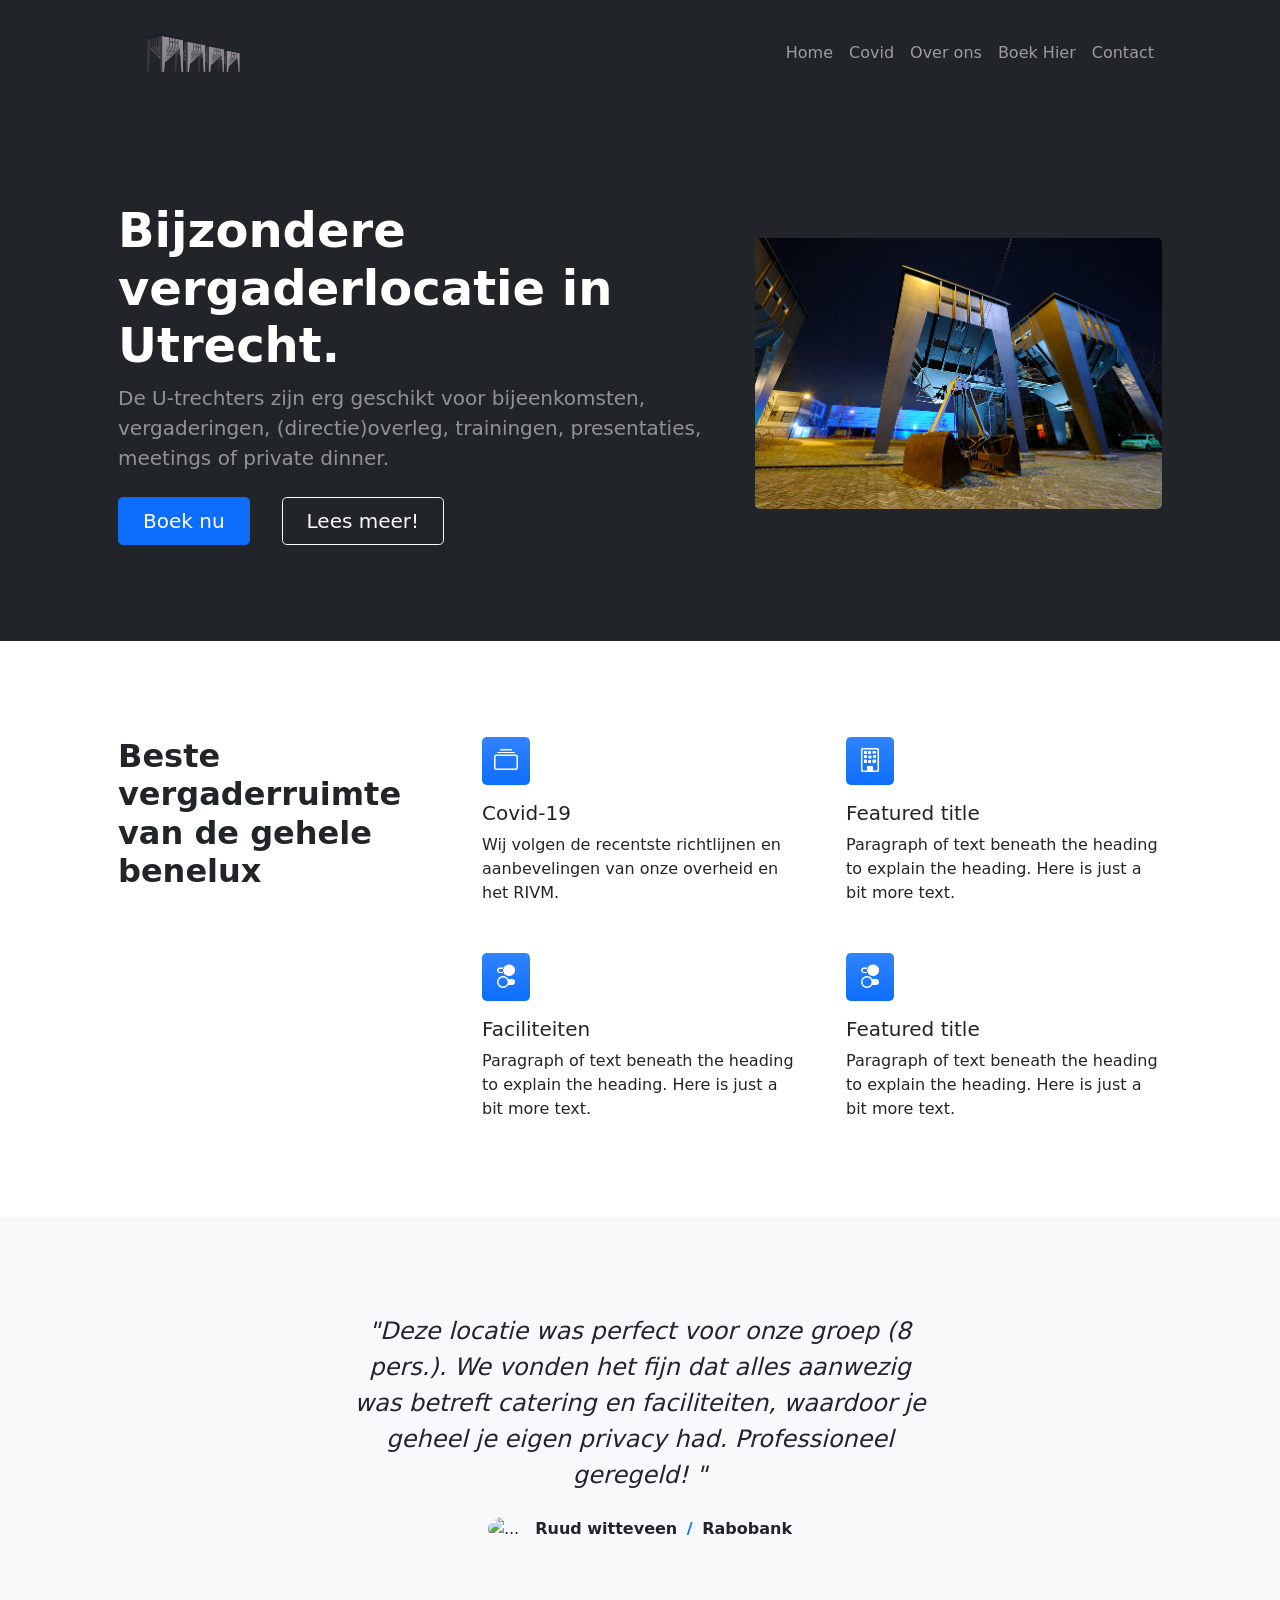
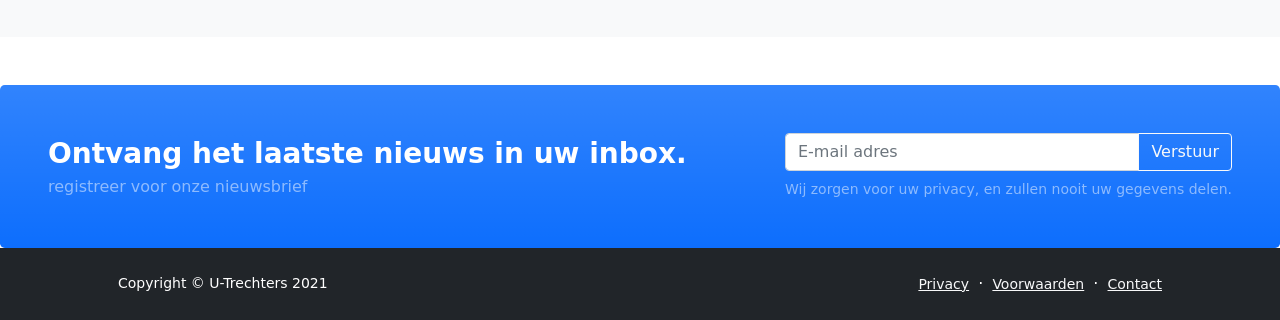
==== commit 1bcf8b36: "nieuw" ====
--- a/index.html
+++ b/index.html
@@ -7,7 +7,7 @@
     <meta name="description" content="" />
     <meta name="author" content="" />
     <title>
-        U-trechters
+        RuimTre Utrecht
     </title>
     <!-- Favicon-->
     <link rel="icon" type="image/x-icon" href="assets/favicon.ico" />
@@ -22,22 +22,16 @@
         <!-- Navigation-->
         <nav class="navbar navbar-expand-lg navbar-dark bg-dark">
             <div class="container px-5">
-                <a class="navbar-brand" href="index.html"><img src="Website/assets/img/Logo.png" alt="Girl in a jacket" width="70" height="70"></a>
+                <a class="navbar-brand" href="index.html"><img src="assets/ruimteutrecht-logo.png" alt="Girl in a jacket" width="150" height="80"></a>
                 <button class="navbar-toggler" type="button" data-bs-toggle="collapse" data-bs-target="#navbarSupportedContent" aria-controls="navbarSupportedContent" aria-expanded="false" aria-label="Toggle navigation"><span class="navbar-toggler-icon"></span></button>
                 <div class="collapse navbar-collapse" id="navbarSupportedContent">
                     <ul class="navbar-nav ms-auto mb-2 mb-lg-0">
                         <li class="nav-item"><a class="nav-link" href="index.html">Home</a></li>
                         <li class="nav-item"><a class="nav-link" href="covid.html">Covid</a></li>
                         <li class="nav-item"><a class="nav-link" href="about.html">Over ons</a></li>
-                        <li class="nav-item dropdown">
-                            <a class="nav-link dropdown-toggle" id="navbarDropdownBlog" href="#" role="button" data-bs-toggle="dropdown" aria-expanded="false">Boek hier</a>
-                            <ul class="dropdown-menu dropdown-menu-end" aria-labelledby="navbarDropdownBlog">
-                                <li><a class="dropdown-item" href="blog-home.html">Reserveren</a></li>
-                                <li><a class="dropdown-item" href="pricing.html">Tarieven</a></li>
-                            </ul>
-                        </li>
+                        <li class="nav-item"><a class="nav-link" href="pricing.html">Boek Hier</a></li>
                         <li class="nav-item"><a class="nav-link" href="contact.html">Contact</a></li>
-                       
+
                     </ul>
                 </div>
             </div>
@@ -52,42 +46,43 @@
                             <p class="lead fw-normal text-white-50 mb-4">De U-trechters zijn erg geschikt voor bijeenkomsten, vergaderingen, (directie)overleg, trainingen, presentaties, meetings of private dinner.</p>
                             <div class="d-grid gap-3 d-sm-flex justify-content-sm-center justify-content-xl-start">
                                 <a class="btn btn-primary btn-lg px-4 me-sm-3" href="pricing.html">Boek nu</a>
-                                <a class="btn btn-outline-light btn-lg px-4" href="#!">Lees meer!</a>
+                                <a class="btn btn-outline-light btn-lg px-4" href="about.html">Lees meer!</a>
                             </div>
                         </div>
                     </div>
-                    <div class="col-xl-5 col-xxl-6 d-none d-xl-block text-center"><img class="img-fluid rounded-3 my-5" src="Website/assets/img/Trechters.jpeg"..." /></div>
+                    <div class="col-xl-5 col-xxl-6 d-none d-xl-block text-center">
+                        <img class="img-fluid rounded-3 my-5" src="assets/fit.jpeg" ... " /></div>
                 </div>
             </div>
         </header>
         <!-- Features section-->
-        <section class="py-5" id="features">
-            <div class="container px-5 my-5">
-                <div class="row gx-5">
-                    <div class="col-lg-4 mb-5 mb-lg-0">
-                        <h2 class="fw-bolder mb-0">Beste vergaderruimte van de gehele benelux</h2>
+        <section class="py-5 " id="features ">
+            <div class="container px-5 my-5 ">
+                <div class="row gx-5 ">
+                    <div class="col-lg-4 mb-5 mb-lg-0 ">
+                        <h2 class="fw-bolder mb-0 ">Beste vergaderruimte van de gehele benelux</h2>
                     </div>
-                    <div class="col-lg-8">
-                        <div class="row gx-5 row-cols-1 row-cols-md-2">
-                            <div class="col mb-5 h-100">
-                                <div class="feature bg-primary bg-gradient text-white rounded-3 mb-3"><i class="bi bi-collection"></i></div>
-                                <h2 class="h5">Covid-19</h2>
-                                <p class="mb-0">Wij volgen de recentste richtlijnen en aanbevelingen van onze overheid en het RIVM.</p>
+                    <div class="col-lg-8 ">
+                        <div class="row gx-5 row-cols-1 row-cols-md-2 ">
+                            <div class="col mb-5 h-100 ">
+                                <div class="feature bg-primary bg-gradient text-white rounded-3 mb-3 "><i class="bi bi-collection "></i></div>
+                                <h2 class="h5 ">Covid-19</h2>
+                                <p class="mb-0 ">Wij volgen de recentste richtlijnen en aanbevelingen van onze overheid en het RIVM.</p>
                             </div>
-                            <div class="col mb-5 h-100">
-                                <div class="feature bg-primary bg-gradient text-white rounded-3 mb-3"><i class="bi bi-building"></i></div>
-                                <h2 class="h5">Featured title</h2>
-                                <p class="mb-0">Paragraph of text beneath the heading to explain the heading. Here is just a bit more text.</p>
+                            <div class="col mb-5 h-100 ">
+                                <div class="feature bg-primary bg-gradient text-white rounded-3 mb-3 "><i class="bi bi-building "></i></div>
+                                <h2 class="h5 ">Featured title</h2>
+                                <p class="mb-0 ">Paragraph of text beneath the heading to explain the heading. Here is just a bit more text.</p>
                             </div>
-                            <div class="col mb-5 mb-md-0 h-100">
-                                <div class="feature bg-primary bg-gradient text-white rounded-3 mb-3"><i class="bi bi-toggles2"></i></div>
-                                   <h2 class="h5">Faciliteiten</h2>
-                                <p class="mb-0">Paragraph of text beneath the heading to explain the heading. Here is just a bit more text.</p>
+                            <div class="col mb-5 mb-md-0 h-100 ">
+                                <div class="feature bg-primary bg-gradient text-white rounded-3 mb-3 "><i class="bi bi-toggles2 "></i></div>
+                                   <h2 class="h5 ">Faciliteiten</h2>
+                                <p class="mb-0 ">Paragraph of text beneath the heading to explain the heading. Here is just a bit more text.</p>
                             </div>
-                            <div class="col h-100">
-                                <div class="feature bg-primary bg-gradient text-white rounded-3 mb-3"><i class="bi bi-toggles2"></i></div>
-                                <h2 class="h5">Featured title</h2>
-                                <p class="mb-0">Paragraph of text beneath the heading to explain the heading. Here is just a bit more text.</p>
+                            <div class="col h-100 ">
+                                <div class="feature bg-primary bg-gradient text-white rounded-3 mb-3 "><i class="bi bi-toggles2 "></i></div>
+                                <h2 class="h5 ">Featured title</h2>
+                                <p class="mb-0 ">Paragraph of text beneath the heading to explain the heading. Here is just a bit more text.</p>
                             </div>
                         </div>
                     </div>
@@ -95,17 +90,17 @@
             </div>
         </section>
         <!-- Testimonial section-->
-        <div class="py-5 bg-light">
-            <div class="container px-5 my-5">
-                <div class="row gx-5 justify-content-center">
-                    <div class="col-lg-10 col-xl-7">
-                        <div class="text-center">
-                            <div class="fs-4 mb-4 fst-italic">"Deze locatie was perfect voor onze groep (8 pers.). We vonden het fijn dat alles aanwezig was betreft catering en faciliteiten, waardoor je geheel je eigen privacy had. Professioneel geregeld!"</div>
-                            <div class="d-flex align-items-center justify-content-center">
-                                <img class="rounded-circle me-3" src="https://dummyimage.com/40x40/ced4da/6c757d" alt="..." />
-                                <div class="fw-bold">
+        <div class="py-5 bg-light ">
+            <div class="container px-5 my-5 ">
+                <div class="row gx-5 justify-content-center ">
+                    <div class="col-lg-10 col-xl-7 ">
+                        <div class="text-center ">
+                            <div class="fs-4 mb-4 fst-italic ">"Deze locatie was perfect voor onze groep (8 pers.). We vonden het fijn dat alles aanwezig was betreft catering en faciliteiten, waardoor je geheel je eigen privacy had. Professioneel geregeld! "</div>
+                            <div class="d-flex align-items-center justify-content-center ">
+                                <img class="rounded-circle me-3 " src="https://dummyimage.com/40x40/ced4da/6c757d " alt="... " />
+                                <div class="fw-bold ">
                                     Ruud witteveen
-                                    <span class="fw-bold text-primary mx-1">/</span> Rabobank
+                                    <span class="fw-bold text-primary mx-1 ">/</span> Rabobank
                                 </div>
                             </div>
                         </div>
@@ -114,100 +109,19 @@
             </div>
         </div>
         <!-- Blog preview section-->
-        <section class="py-5">
-            <div class="container px-5 my-5">
-                <div class="row gx-5 justify-content-center">
-                    <div class="col-lg-8 col-xl-6">
-                        <div class="text-center">
-                            <h2 class="fw-bolder">From our blog</h2>
-                            <p class="lead fw-normal text-muted mb-5">Lorem ipsum, dolor sit amet consectetur adipisicing elit. Eaque fugit ratione dicta mollitia. Officiis ad.</p>
+        
+                <aside class="bg-primary bg-gradient rounded-3 p-4 p-sm-5 mt-5 ">
+                    <div class="d-flex align-items-center justify-content-between flex-column flex-xl-row text-center text-xl-start ">
+                        <div class="mb-4 mb-xl-0 ">
+                            <div class="fs-3 fw-bold text-white ">Ontvang het laatste nieuws in uw inbox.</div>
+                            <div class="text-white-50 ">registreer voor onze nieuwsbrief</div>
                         </div>
-                    </div>
-                </div>
-                <div class="row gx-5">
-                    <div class="col-lg-4 mb-5">
-                        <div class="card h-100 shadow border-0">
-                            <img class="card-img-top" src="https://dummyimage.com/600x350/ced4da/6c757d" alt="..." />
-                            <div class="card-body p-4">
-                                <div class="badge bg-primary bg-gradient rounded-pill mb-2">News</div>
-                                <a class="text-decoration-none link-dark stretched-link" href="#!">
-                                    <h5 class="card-title mb-3">Blog post title</h5>
-                                </a>
-                                <p class="card-text mb-0">Some quick example text to build on the card title and make up the bulk of the card's content.</p>
+                        <div class="ms-xl-4 ">
+                            <div class="input-group mb-2 ">
+                                <input class="form-control " type="text " placeholder="E-mail adres " aria-label="Email address... " aria-describedby="button-newsletter " />
+                                <button class="btn btn-outline-light " id="button-newsletter " type="button ">Verstuur</button>
                             </div>
-                            <div class="card-footer p-4 pt-0 bg-transparent border-top-0">
-                                <div class="d-flex align-items-end justify-content-between">
-                                    <div class="d-flex align-items-center">
-                                        <img class="rounded-circle me-3" src="https://dummyimage.com/40x40/ced4da/6c757d" alt="..." />
-                                        <div class="small">
-                                            <div class="fw-bold">Kelly Rowan</div>
-                                            <div class="text-muted">March 12, 2021 &middot; 6 min read</div>
-                                        </div>
-                                    </div>
-                                </div>
-                            </div>
-                        </div>
-                    </div>
-                    <div class="col-lg-4 mb-5">
-                        <div class="card h-100 shadow border-0">
-                            <img class="card-img-top" src="https://dummyimage.com/600x350/adb5bd/495057" alt="..." />
-                            <div class="card-body p-4">
-                                <div class="badge bg-primary bg-gradient rounded-pill mb-2">Media</div>
-                                <a class="text-decoration-none link-dark stretched-link" href="#!">
-                                    <h5 class="card-title mb-3">Another blog post title</h5>
-                                </a>
-                                <p class="card-text mb-0">This text is a bit longer to illustrate the adaptive height of each card. Some quick example text to build on the card title and make up the bulk of the card's content.</p>
-                            </div>
-                            <div class="card-footer p-4 pt-0 bg-transparent border-top-0">
-                                <div class="d-flex align-items-end justify-content-between">
-                                    <div class="d-flex align-items-center">
-                                        <img class="rounded-circle me-3" src="https://dummyimage.com/40x40/ced4da/6c757d" alt="..." />
-                                        <div class="small">
-                                            <div class="fw-bold">Josiah Barclay</div>
-                                            <div class="text-muted">March 23, 2021 &middot; 4 min read</div>
-                                        </div>
-                                    </div>
-                                </div>
-                            </div>
-                        </div>
-                    </div>
-                    <div class="col-lg-4 mb-5">
-                        <div class="card h-100 shadow border-0">
-                            <img class="card-img-top" src="https://dummyimage.com/600x350/6c757d/343a40" alt="..." />
-                            <div class="card-body p-4">
-                                <div class="badge bg-primary bg-gradient rounded-pill mb-2">News</div>
-                                <a class="text-decoration-none link-dark stretched-link" href="#!">
-                                    <h5 class="card-title mb-3">The last blog post title is a little bit longer than the others</h5>
-                                </a>
-                                <p class="card-text mb-0">Some more quick example text to build on the card title and make up the bulk of the card's content.</p>
-                            </div>
-                            <div class="card-footer p-4 pt-0 bg-transparent border-top-0">
-                                <div class="d-flex align-items-end justify-content-between">
-                                    <div class="d-flex align-items-center">
-                                        <img class="rounded-circle me-3" src="https://dummyimage.com/40x40/ced4da/6c757d" alt="..." />
-                                        <div class="small">
-                                            <div class="fw-bold">Evelyn Martinez</div>
-                                            <div class="text-muted">April 2, 2021 &middot; 10 min read</div>
-                                        </div>
-                                    </div>
-                                </div>
-                            </div>
-                        </div>
-                    </div>
-                </div>
-                <!-- Call to action-->
-                <aside class="bg-primary bg-gradient rounded-3 p-4 p-sm-5 mt-5">
-                    <div class="d-flex align-items-center justify-content-between flex-column flex-xl-row text-center text-xl-start">
-                        <div class="mb-4 mb-xl-0">
-                            <div class="fs-3 fw-bold text-white">Ontvang het laatste nieuws in uw inbox.</div>
-                            <div class="text-white-50">registreer voor onze nieuwsbrief</div>
-                        </div>
-                        <div class="ms-xl-4">
-                            <div class="input-group mb-2">
-                                <input class="form-control" type="text" placeholder="E-mail adres" aria-label="Email address..." aria-describedby="button-newsletter" />
-                                <button class="btn btn-outline-light" id="button-newsletter" type="button">Verstuur</button>
-                            </div>
-                            <div class="small text-white-50">Wij zorgen voor uw privacy, en zullen nooit uw gegevens delen.</div>
+                            <div class="small text-white-50 ">Wij zorgen voor uw privacy, en zullen nooit uw gegevens delen.</div>
                         </div>
                     </div>
                 </aside>
@@ -215,26 +129,26 @@
         </section>
     </main>
     <!-- Footer-->
-    <footer class="bg-dark py-4 mt-auto">
-        <div class="container px-5">
-            <div class="row align-items-center justify-content-between flex-column flex-sm-row">
-                <div class="col-auto">
-                    <div class="small m-0 text-white">Copyright &copy; U-Trechters 2021</div>
+    <footer class="bg-dark py-4 mt-auto ">
+        <div class="container px-5 ">
+            <div class="row align-items-center justify-content-between flex-column flex-sm-row ">
+                <div class="col-auto ">
+                    <div class="small m-0 text-white ">Copyright &copy; U-Trechters 2021</div>
                 </div>
-                <div class="col-auto">
-                    <a class="link-light small" href="#!">Privacy</a>
-                    <span class="text-white mx-1">&middot;</span>
-                    <a class="link-light small" href="#!">Voorwaarden</a>
-                    <span class="text-white mx-1">&middot;</span>
-                    <a class="link-light small" href="#!">Contact</a>
+                <div class="col-auto ">
+                    <a class="link-light small " href="#! ">Privacy</a>
+                    <span class="text-white mx-1 ">&middot;</span>
+                    <a class="link-light small " href="#! ">Voorwaarden</a>
+                    <span class="text-white mx-1 ">&middot;</span>
+                    <a class="link-light small " href="#! ">Contact</a>
                 </div>
             </div>
         </div>
     </footer>
     <!-- Bootstrap core JS-->
-    <script src="https://cdn.jsdelivr.net/npm/bootstrap@5.1.3/dist/js/bootstrap.bundle.min.js"></script>
+    <script src="https://cdn.jsdelivr.net/npm/bootstrap@5.1.3/dist/js/bootstrap.bundle.min.js "></script>
     <!-- Core theme JS-->
-    <script src="js/scripts.js"></script>
+    <script src="js/scripts.js "></script>
 </body>
 
 </html>
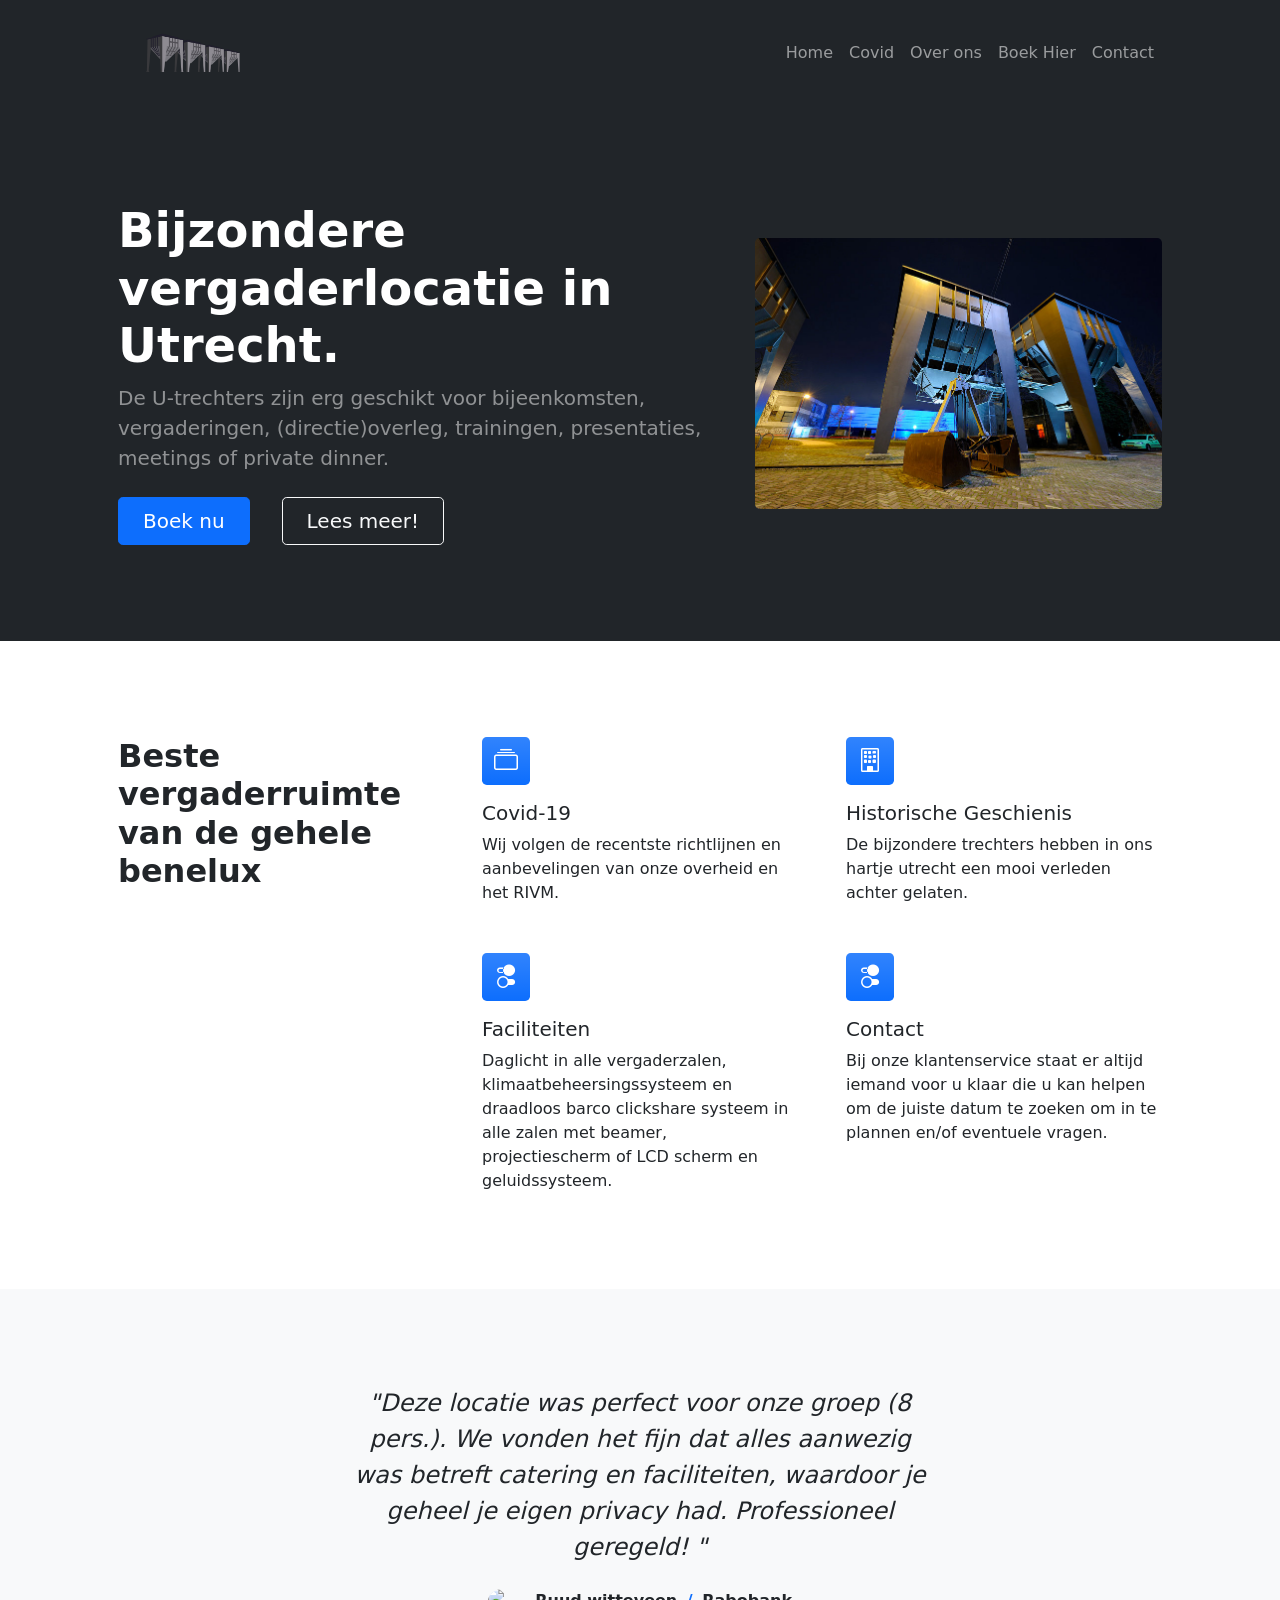
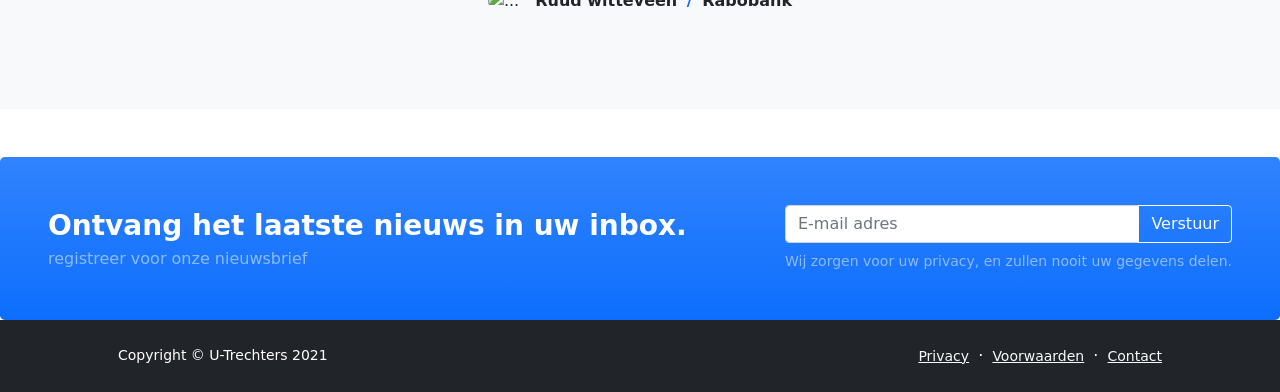
==== commit 13c423aa: "puntjesopde i" ====
--- a/index.html
+++ b/index.html
@@ -59,7 +59,7 @@
         <section class="py-5 " id="features ">
             <div class="container px-5 my-5 ">
                 <div class="row gx-5 ">
-                    <div class="col-lg-4 mb-5 mb-lg-0 ">
+                    <div class="col-lg-4 mb-5 mb-lg-0 " href="pricing.html ">
                         <h2 class="fw-bolder mb-0 ">Beste vergaderruimte van de gehele benelux</h2>
                     </div>
                     <div class="col-lg-8 ">
@@ -71,18 +71,18 @@
                             </div>
                             <div class="col mb-5 h-100 ">
                                 <div class="feature bg-primary bg-gradient text-white rounded-3 mb-3 "><i class="bi bi-building "></i></div>
-                                <h2 class="h5 ">Featured title</h2>
-                                <p class="mb-0 ">Paragraph of text beneath the heading to explain the heading. Here is just a bit more text.</p>
+                                <h2 class="h5 ">Historische Geschienis</h2>
+                                <p class="mb-0 ">De bijzondere trechters hebben in ons hartje utrecht een mooi verleden achter gelaten.</p>
                             </div>
-                            <div class="col mb-5 mb-md-0 h-100 ">
+                            <div class="col mb-5 mb-md-0 h-100 " >
                                 <div class="feature bg-primary bg-gradient text-white rounded-3 mb-3 "><i class="bi bi-toggles2 "></i></div>
                                    <h2 class="h5 ">Faciliteiten</h2>
-                                <p class="mb-0 ">Paragraph of text beneath the heading to explain the heading. Here is just a bit more text.</p>
+                                <p class="mb-0 ">Daglicht in alle vergaderzalen, klimaatbeheersingssysteem en draadloos barco clickshare systeem in alle zalen met beamer, projectiescherm of LCD scherm en geluidssysteem.</p>
                             </div>
                             <div class="col h-100 ">
                                 <div class="feature bg-primary bg-gradient text-white rounded-3 mb-3 "><i class="bi bi-toggles2 "></i></div>
-                                <h2 class="h5 ">Featured title</h2>
-                                <p class="mb-0 ">Paragraph of text beneath the heading to explain the heading. Here is just a bit more text.</p>
+                                <h2 class="h5 ">Contact</h2>
+                                <p class="mb-0 ">Bij onze klantenservice staat er altijd iemand voor u klaar die u kan helpen om de juiste datum te zoeken om in te plannen en/of eventuele vragen.</p>
                             </div>
                         </div>
                     </div>
